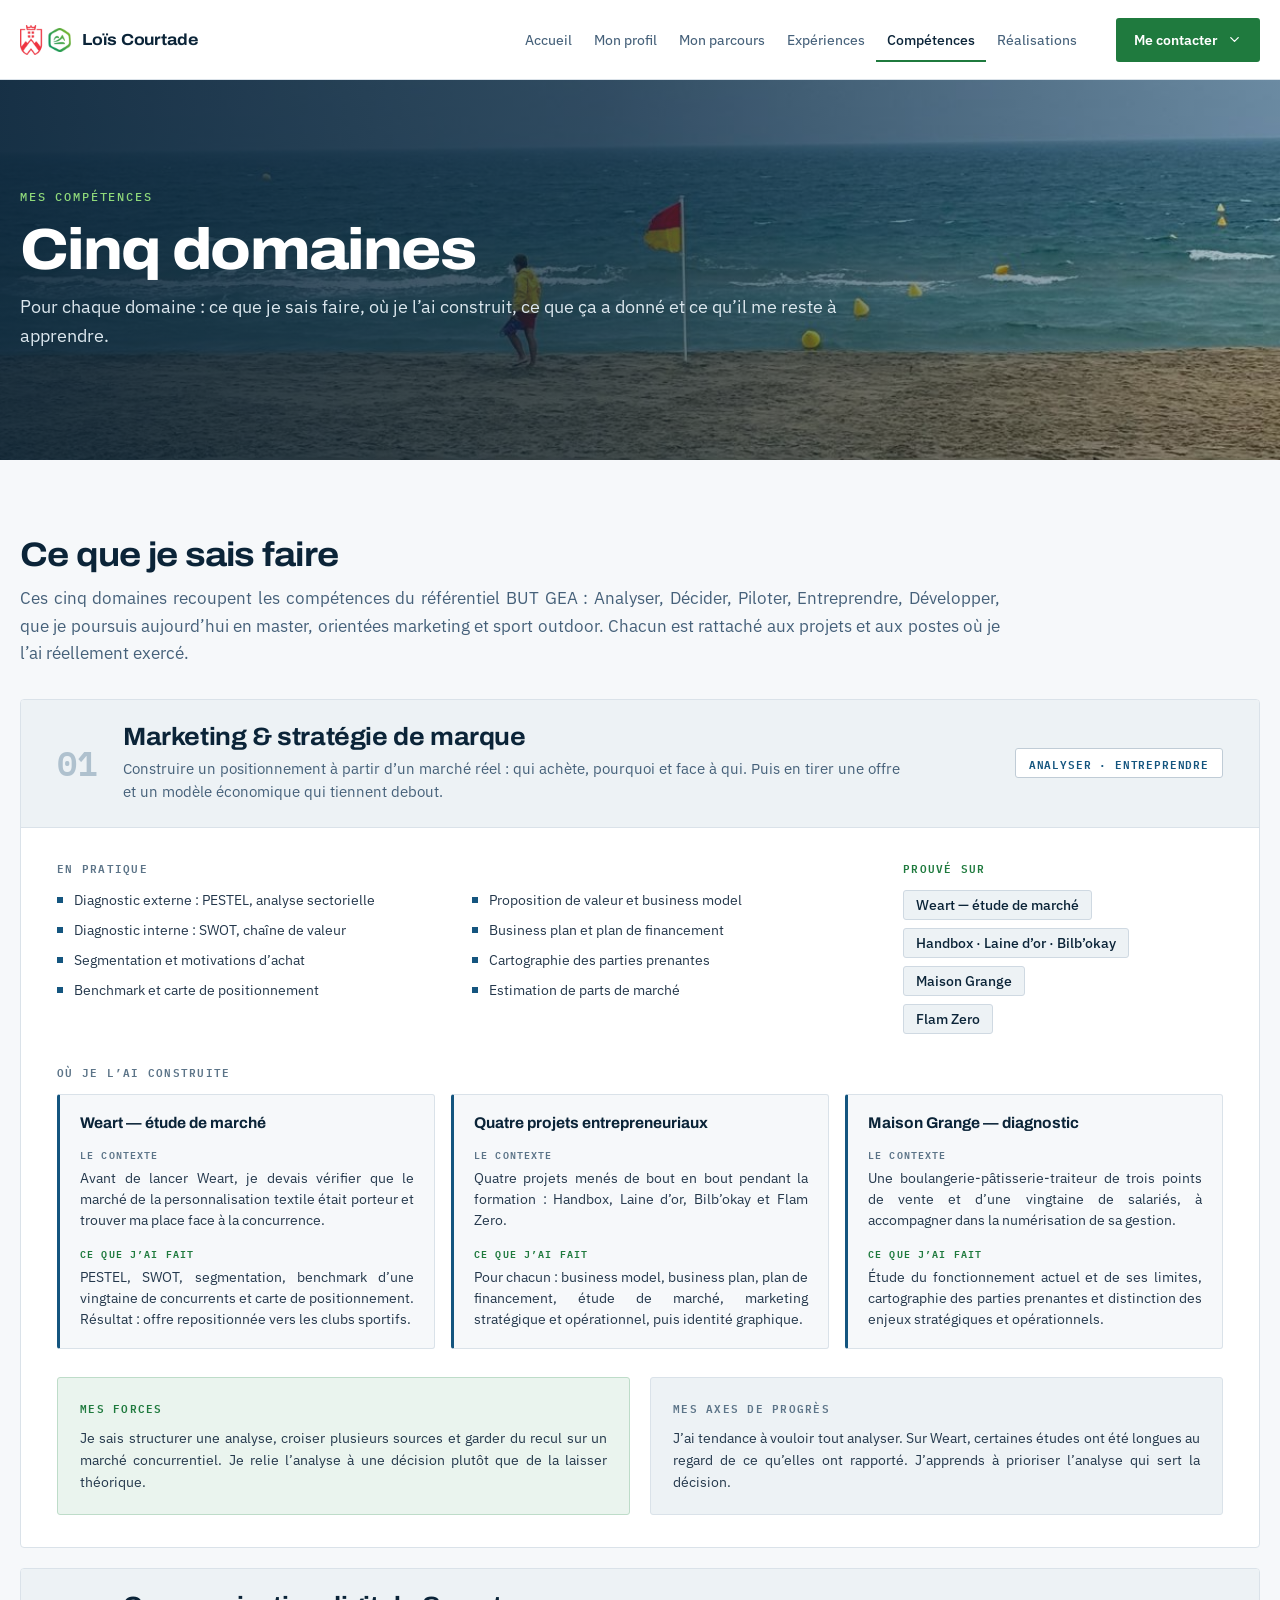
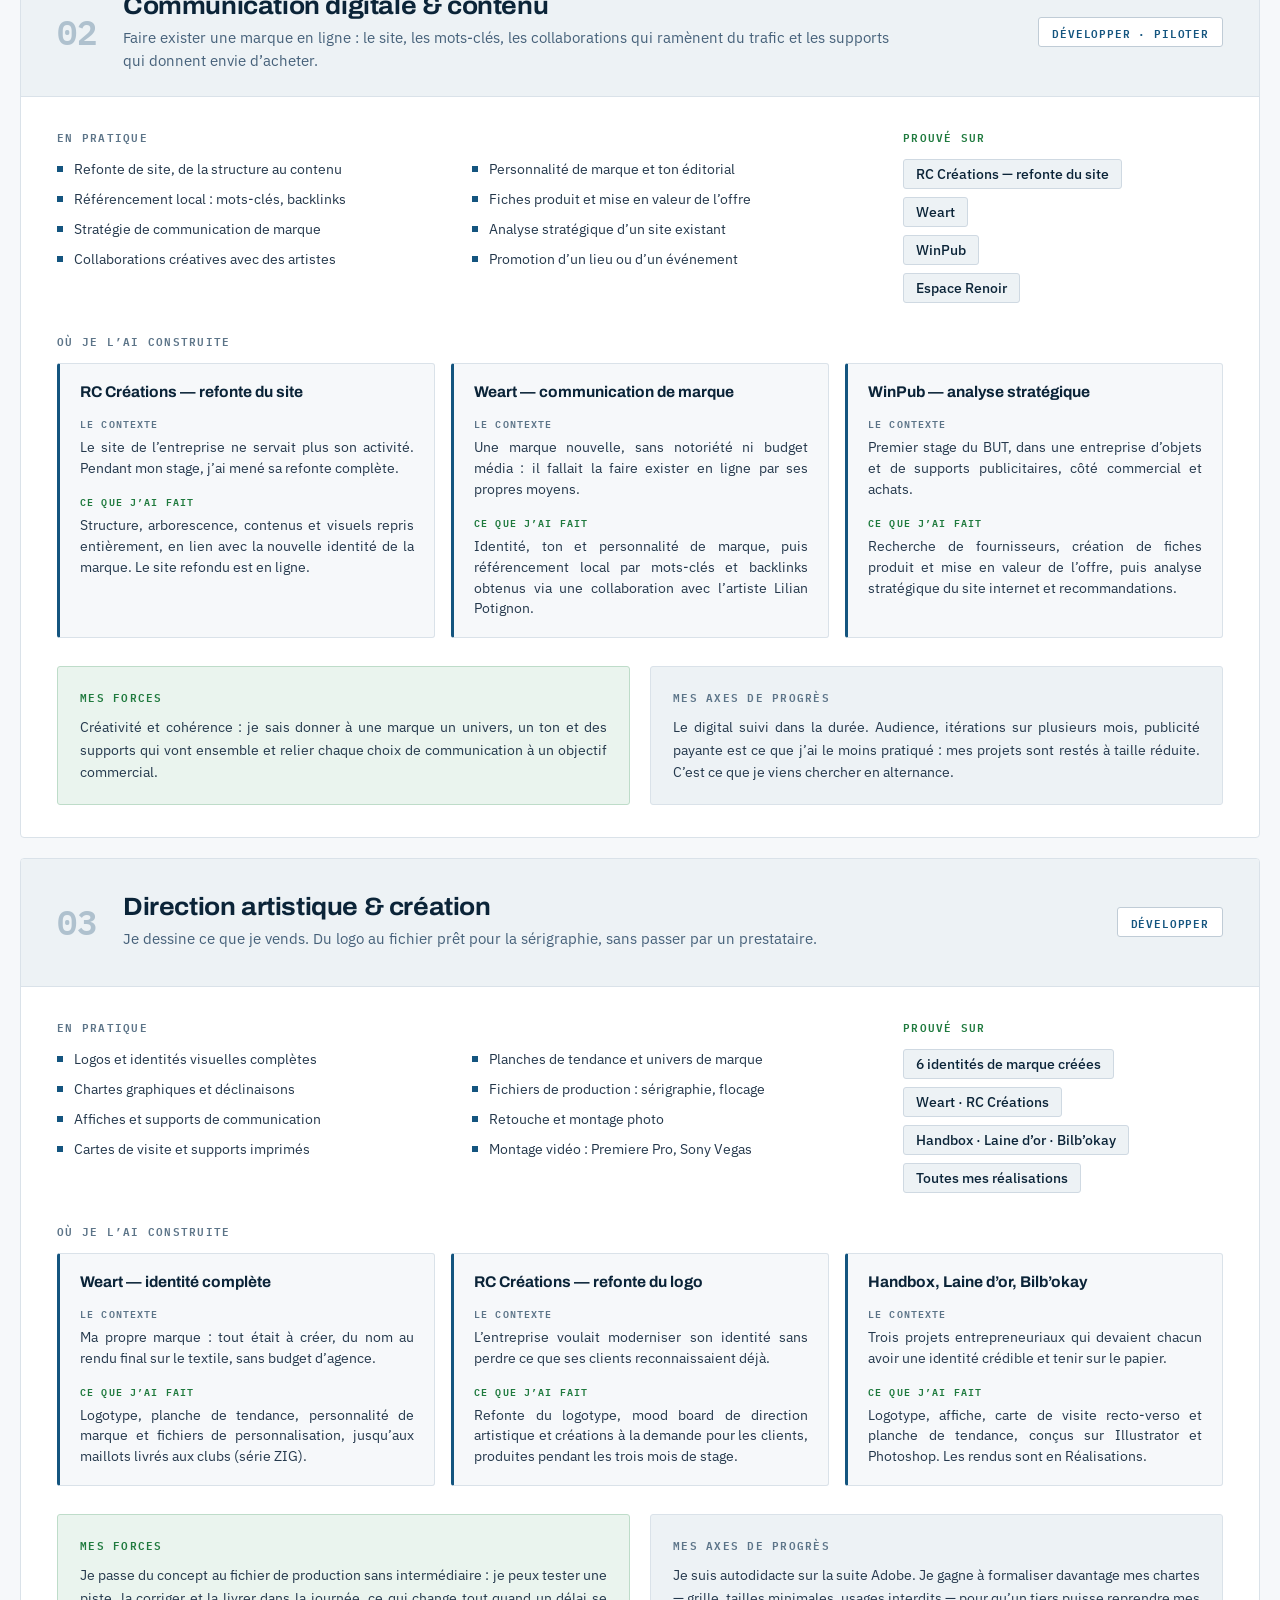
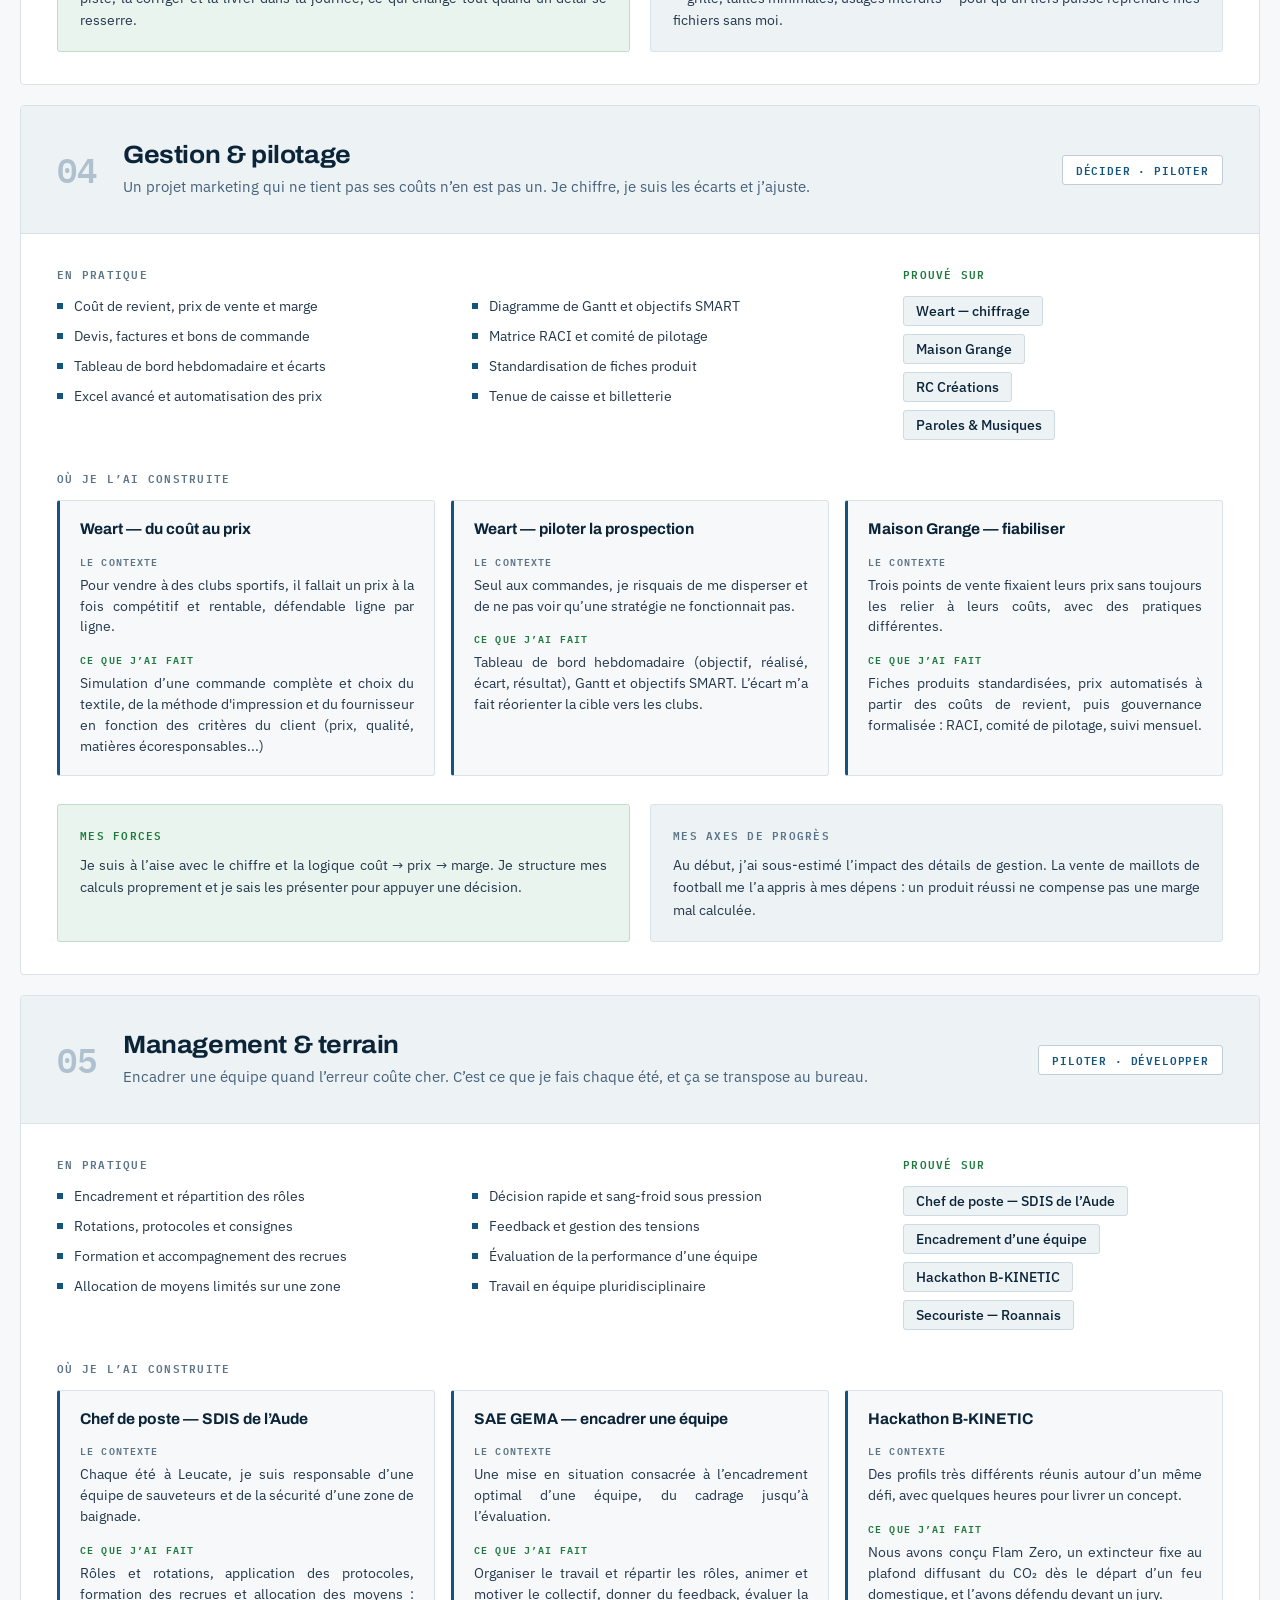
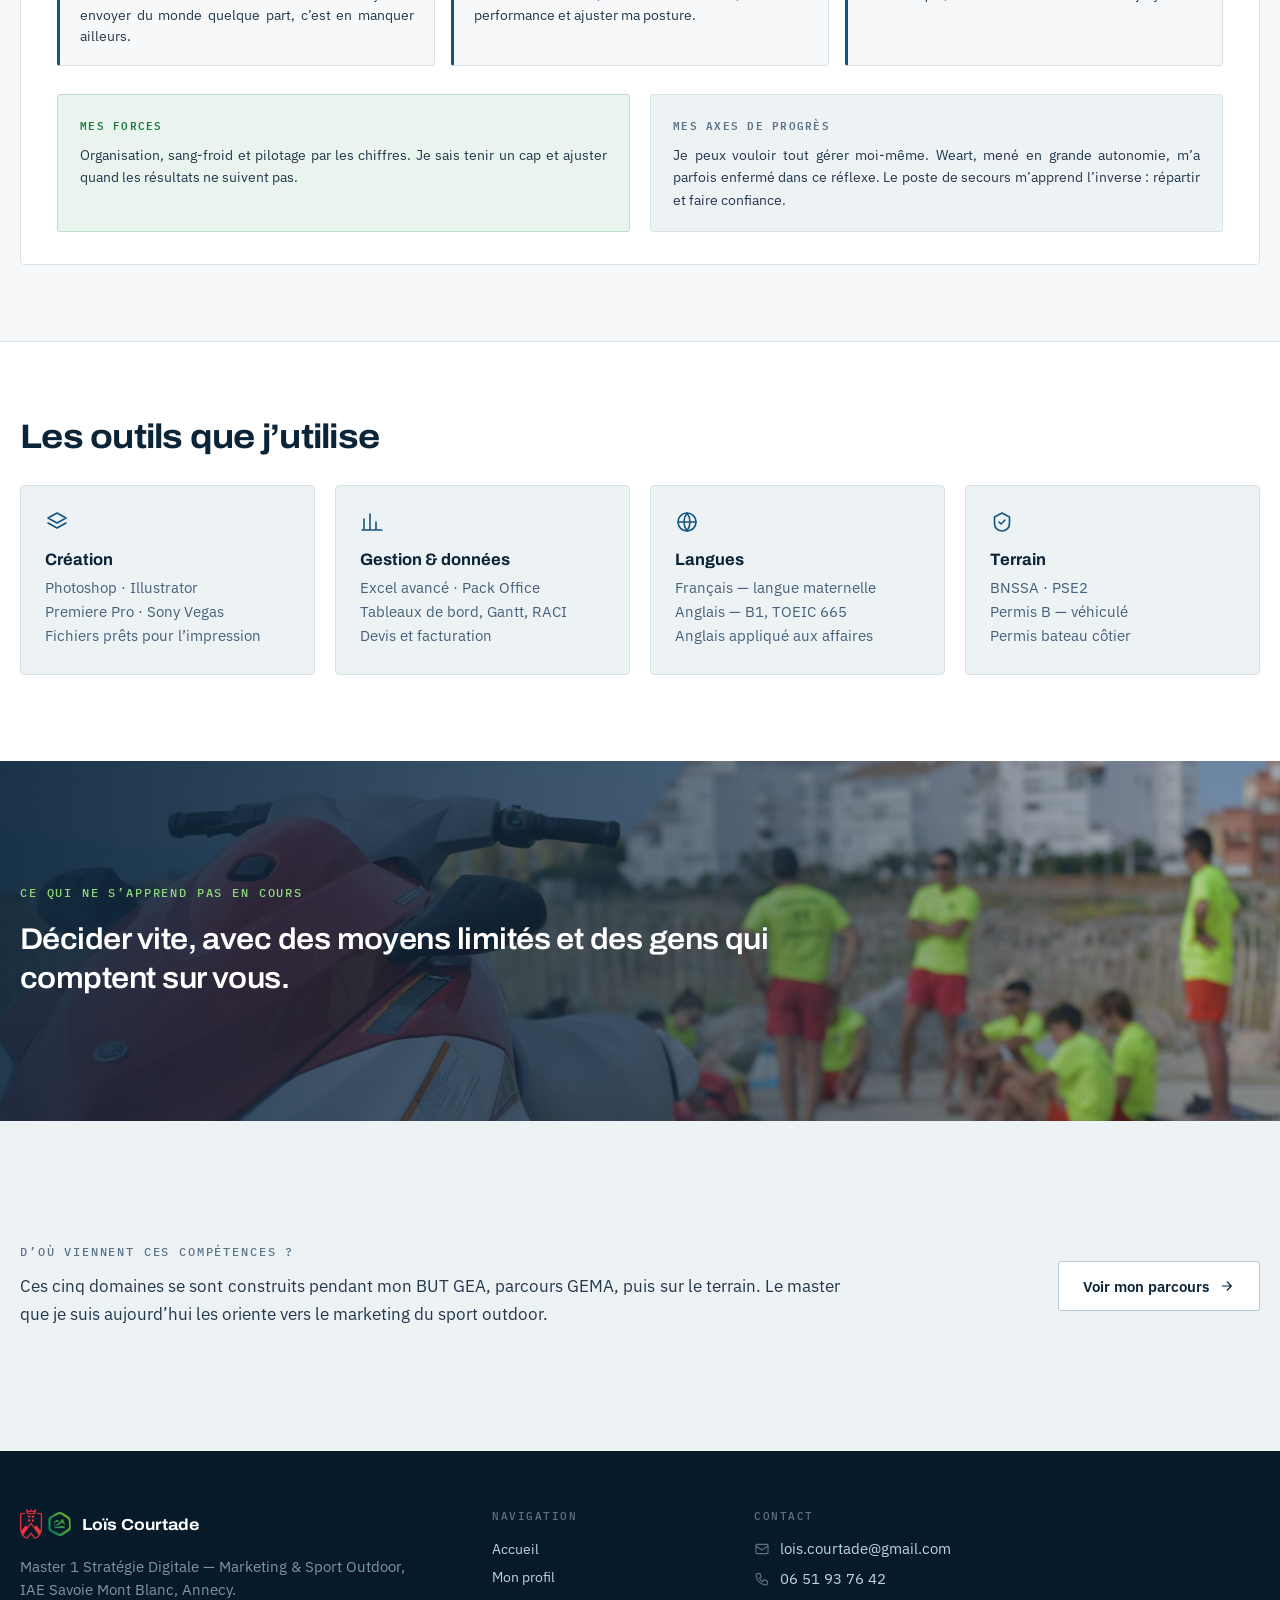
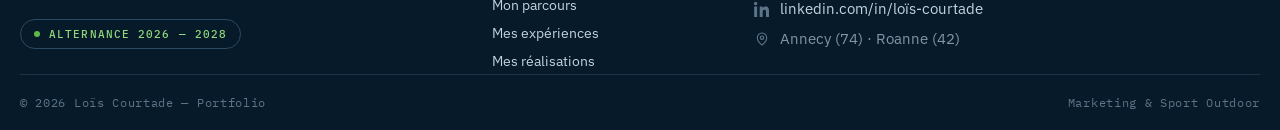
==== competences.html @ fdc846bc "Add files via upload" ====
<!doctype html>
<html lang="fr">
<head>
<meta charset="utf-8">
<meta name="viewport" content="width=device-width, initial-scale=1">
<title>Mes compétences — Loïs Courtade</title>
<meta name="description" content="Cinq domaines de compétences, les projets où je les ai construits et un bilan honnête.">
<meta name="author" content="Loïs Courtade">
<meta property="og:title" content="Mes compétences — Loïs Courtade">
<meta property="og:description" content="Cinq domaines de compétences, les projets où je les ai construits et un bilan honnête.">
<meta property="og:type" content="website">
<meta property="og:locale" content="fr_FR">
<meta property="og:image" content="assets/fond-annecy-large.jpg">
<meta name="theme-color" content="#0B2438">
<link rel="icon" type="image/png" href="assets/favicon-iae.png">
<link rel="apple-touch-icon" href="assets/favicon-iae.png">
<link rel="preconnect" href="https://fonts.googleapis.com">
<link rel="preconnect" href="https://fonts.gstatic.com" crossorigin>
<link rel="stylesheet" href="https://fonts.googleapis.com/css2?family=Archivo:wght@400;500;600;700;800&amp;family=IBM+Plex+Mono:wght@400;500;600&amp;family=IBM+Plex+Sans:wght@400;450;500;600&amp;display=swap">
<link rel="stylesheet" href="style.css">
</head>
<body>
<div style="background: #F6F8FA; color: #0B2438">

  <!-- ══ NAV ══ -->
  <header style="height: 80px; box-sizing: border-box; padding: 0 max(20px, calc((100% - 1296px) / 2)); display: flex; align-items: center; gap: 20px; background: #FFFFFF; border-bottom: 1px solid #DAE2E9">
    <a href="index.html" style="display: flex; align-items: center; gap: 11px; text-decoration: none; color: #0B2438; flex-shrink: 0">
      <img src="assets/mark-iae-osv.png" alt="IAE Savoie Mont Blanc · OSV" style="height: 30px; width: auto; object-fit: contain; display: block">
      <span style="font-family: 'Archivo', sans-serif; font-weight: 700; font-stretch: 110%; font-size: 16px; letter-spacing: -0.005em">Loïs Courtade</span>
    </a>
    
    <button class="navbtn" type="button" aria-label="Ouvrir le menu" aria-expanded="false"
            onclick="document.body.classList.toggle('navopen'); this.setAttribute('aria-expanded', document.body.classList.contains('navopen'));">
      <svg width="22" height="22" viewBox="0 0 24 24" fill="none" stroke="#0B2438" stroke-width="1.9" stroke-linecap="round" aria-hidden="true"><path d="M4 7h16M4 12h16M4 17h16"></path></svg>
    </button>
    <nav style="display: flex; align-items: center; gap: 0; margin-left: auto">
      <a href="index.html" style="display: inline-flex; align-items: center; height: 44px; padding: 0 11px; font-size: 14px; font-weight: 450; color: #46617A; text-decoration: none">Accueil</a>
      <a href="profil.html" style="display: inline-flex; align-items: center; height: 44px; padding: 0 11px; font-size: 14px; font-weight: 450; color: #46617A; text-decoration: none">Mon profil</a>
      <a href="parcours.html" style="display: inline-flex; align-items: center; height: 44px; padding: 0 11px; font-size: 14px; font-weight: 450; color: #46617A; text-decoration: none">Mon parcours</a>
      <a href="experiences.html" style="display: inline-flex; align-items: center; height: 44px; padding: 0 11px; font-size: 14px; font-weight: 450; color: #46617A; text-decoration: none">Expériences</a>
      <a href="competences.html" style="display: inline-flex; align-items: center; height: 44px; padding: 0 11px; font-size: 14px; font-weight: 500; color: #0B2438; text-decoration: none; box-shadow: inset 0 -2px 0 #1F7A3E">Compétences</a>
      <a href="realisations.html" style="display: inline-flex; align-items: center; height: 44px; padding: 0 11px; font-size: 14px; font-weight: 450; color: #46617A; text-decoration: none">Réalisations</a>
    </nav>
    <div class="ctwrap">
      <input type="checkbox" id="contact-menu" class="ctbox" aria-label="Ouvrir les options de contact">
      <label for="contact-menu" class="ctbtn">
        Me contacter
        <svg class="ctchev" width="15" height="15" viewBox="0 0 24 24" fill="none" stroke="#FFFFFF" stroke-width="2.1" stroke-linecap="round" stroke-linejoin="round" aria-hidden="true"><path d="M6 9l6 6 6-6"></path></svg>
      </label>
      <div class="ctmenu">
        <a href="mailto:lois.courtade@gmail.com" target="_blank">
          <svg width="16" height="16" viewBox="0 0 24 24" fill="none" stroke="#14557F" stroke-width="1.7" stroke-linecap="round" stroke-linejoin="round" aria-hidden="true"><rect x="3" y="5" width="18" height="14" rx="2"></rect><path d="M3 7.5l9 6 9-6"></path></svg>
          Par e-mail
        </a>
        <a href="https://www.linkedin.com/in/lo%C3%AFs-courtade" target="_blank">
          <svg width="16" height="16" viewBox="0 0 24 24" fill="#14557F" aria-hidden="true"><path d="M4.98 3.5A2.5 2.5 0 110 3.51a2.5 2.5 0 014.98 0zM.25 8.25h4.5V24h-4.5zM8.5 8.25h4.3v2.15h.06c.6-1.1 2.06-2.26 4.24-2.26 4.54 0 5.38 2.92 5.38 6.71V24h-4.5v-6.96c0-1.66-.03-3.8-2.32-3.8-2.32 0-2.67 1.8-2.67 3.68V24H8.5z"></path></svg>
          Sur LinkedIn
        </a>
      </div>
    </div>
  </header>

  <!-- ══ EN-TÊTE PHOTO ══ -->
  <section style="position: relative; min-height: 380px; overflow: hidden; background: #0B2438">
    <img src="assets/sauveteurs-entrainement-2.jpg" alt="Sauveteurs en entraînement sur la plage" style="position: absolute; inset: 0; width: 100%; height: 100%; object-fit: cover; display: block">
    <div style="position: absolute; inset: 0; background: linear-gradient(95deg, rgba(11,36,56,0.90) 0%, rgba(11,36,56,0.70) 46%, rgba(11,36,56,0.26) 100%)"></div>
    <div style="position: relative; z-index: 2; box-sizing: border-box; min-height: 380px; padding: 56px max(20px, calc((100% - 1296px) / 2)); display: flex; flex-direction: column; justify-content: center">
      <div style="font-family: 'IBM Plex Mono', monospace; font-size: 11.5px; font-weight: 500; letter-spacing: 0.16em; text-transform: uppercase; color: #8FD97A">Mes compétences</div>
      <h1 style="margin: 16px 0 14px; font-family: 'Archivo', sans-serif; font-weight: 800; font-stretch: 112%; font-size: 58px; line-height: 1.02; letter-spacing: -0.028em; color: #FFFFFF">Cinq domaines</h1>
      <p style="margin: 0; max-width: 820px; font-size: 18px; line-height: 1.6; color: #DCE7EE">Pour chaque domaine : ce que je sais faire, où je l’ai construit, ce que ça a donné et ce qu’il me reste à apprendre.</p>
    </div>
  </section>

  <!-- ══ DOMAINES ══ -->
  <section style="box-sizing: border-box; background: #F6F8FA; padding: 76px max(20px, calc((100% - 1296px) / 2))">
    <h2 style="margin: 0 0 12px; font-family: 'Archivo', sans-serif; font-weight: 700; font-stretch: 110%; font-size: 34px; line-height: 1.1; letter-spacing: -0.022em; color: #0B2438">Ce que je sais faire</h2>
    <p style="margin: 0 0 32px; max-width: 980px; font-size: 17px; line-height: 1.6; color: #46617A; text-align: justify">Ces cinq domaines recoupent les compétences du référentiel BUT GEA : Analyser, Décider, Piloter, Entreprendre, Développer, que je poursuis aujourd’hui en master, orientées marketing et sport outdoor. Chacun est rattaché aux projets et aux postes où je l’ai réellement exercé.</p>
    <div style="display: flex; flex-direction: column; gap: 20px">

      <!-- ── 01 ── -->
      <article style="box-sizing: border-box; background: #FFFFFF; border: 1px solid #DAE2E9; border-radius: 4px; overflow: hidden">
        <div class="row" style="min-height: 128px; box-sizing: border-box; padding: 18px 36px; background: #EDF2F5; border-bottom: 1px solid #DAE2E9; display: flex; align-items: center; gap: 26px">
          <div style="font-family: 'IBM Plex Mono', monospace; font-size: 34px; font-weight: 600; color: #AFC1CE; line-height: 1; flex-shrink: 0">01</div>
          <div style="flex-grow: 1">
            <h3 style="margin: 0 0 7px; font-family: 'Archivo', sans-serif; font-weight: 700; font-stretch: 106%; font-size: 25px; letter-spacing: -0.016em; color: #0B2438">Marketing &amp; stratégie de marque</h3>
            <p style="margin: 0; max-width: 780px; font-size: 15px; line-height: 1.55; color: #46617A">Construire un positionnement à partir d’un marché réel : qui achète, pourquoi et face à qui. Puis en tirer une offre et un modèle économique qui tiennent debout.</p>
          </div>
          <div style="flex-shrink: 0; display: inline-flex; align-items: center; height: 30px; padding: 0 13px; background: #FFFFFF; border: 1px solid #C0CCD6; border-radius: 3px; font-family: 'IBM Plex Mono', monospace; font-size: 10.5px; font-weight: 600; letter-spacing: 0.08em; text-transform: uppercase; color: #14557F">Analyser · Entreprendre</div>
        </div>
        <div style="box-sizing: border-box; padding: 30px 36px 32px">

          <div class="row" style="display: flex; gap: 44px; flex-wrap: wrap">
            <div style="flex-grow: 1">
              <div style="font-family: 'IBM Plex Mono', monospace; font-size: 10.5px; font-weight: 600; letter-spacing: 0.12em; text-transform: uppercase; color: #5C7488">En pratique</div>
              <div class="g2" style="margin-top: 13px; display: grid; grid-template-columns: 1fr 1fr; gap: 9px 28px">
                <div style="display: flex; gap: 11px"><span style="width: 6px; height: 6px; background: #14557F; flex-shrink: 0; margin-top: 7px; display: block"></span><span style="font-size: 14px; line-height: 1.5; color: #24384C">Diagnostic externe : PESTEL, analyse sectorielle</span></div>
                <div style="display: flex; gap: 11px"><span style="width: 6px; height: 6px; background: #14557F; flex-shrink: 0; margin-top: 7px; display: block"></span><span style="font-size: 14px; line-height: 1.5; color: #24384C">Proposition de valeur et business model</span></div>
                <div style="display: flex; gap: 11px"><span style="width: 6px; height: 6px; background: #14557F; flex-shrink: 0; margin-top: 7px; display: block"></span><span style="font-size: 14px; line-height: 1.5; color: #24384C">Diagnostic interne : SWOT, chaîne de valeur</span></div>
                <div style="display: flex; gap: 11px"><span style="width: 6px; height: 6px; background: #14557F; flex-shrink: 0; margin-top: 7px; display: block"></span><span style="font-size: 14px; line-height: 1.5; color: #24384C">Business plan et plan de financement</span></div>
                <div style="display: flex; gap: 11px"><span style="width: 6px; height: 6px; background: #14557F; flex-shrink: 0; margin-top: 7px; display: block"></span><span style="font-size: 14px; line-height: 1.5; color: #24384C">Segmentation et motivations d’achat</span></div>
                <div style="display: flex; gap: 11px"><span style="width: 6px; height: 6px; background: #14557F; flex-shrink: 0; margin-top: 7px; display: block"></span><span style="font-size: 14px; line-height: 1.5; color: #24384C">Cartographie des parties prenantes</span></div>
                <div style="display: flex; gap: 11px"><span style="width: 6px; height: 6px; background: #14557F; flex-shrink: 0; margin-top: 7px; display: block"></span><span style="font-size: 14px; line-height: 1.5; color: #24384C">Benchmark et carte de positionnement</span></div>
                <div style="display: flex; gap: 11px"><span style="width: 6px; height: 6px; background: #14557F; flex-shrink: 0; margin-top: 7px; display: block"></span><span style="font-size: 14px; line-height: 1.5; color: #24384C">Estimation de parts de marché</span></div>
              </div>
            </div>
            <div class="col" style="width: 320px; flex-shrink: 0">
              <div style="font-family: 'IBM Plex Mono', monospace; font-size: 10.5px; font-weight: 600; letter-spacing: 0.12em; text-transform: uppercase; color: #1F7A3E">Prouvé sur</div>
              <div style="margin-top: 13px; display: flex; flex-direction: column; gap: 8px; align-items: flex-start">
                <a href="experiences.html" style="display: inline-flex; align-items: center; height: 30px; padding: 0 12px; background: #EDF2F5; border: 1px solid #CFD9E2; border-radius: 3px; font-size: 13.5px; font-weight: 500; color: #0B2438; text-decoration: none">Weart — étude de marché</a>
                <a href="experiences.html" style="display: inline-flex; align-items: center; height: 30px; padding: 0 12px; background: #EDF2F5; border: 1px solid #CFD9E2; border-radius: 3px; font-size: 13.5px; font-weight: 500; color: #0B2438; text-decoration: none">Handbox · Laine d’or · Bilb’okay</a>
                <a href="experiences.html" style="display: inline-flex; align-items: center; height: 30px; padding: 0 12px; background: #EDF2F5; border: 1px solid #CFD9E2; border-radius: 3px; font-size: 13.5px; font-weight: 500; color: #0B2438; text-decoration: none">Maison Grange</a>
                <a href="experiences.html" style="display: inline-flex; align-items: center; height: 30px; padding: 0 12px; background: #EDF2F5; border: 1px solid #CFD9E2; border-radius: 3px; font-size: 13.5px; font-weight: 500; color: #0B2438; text-decoration: none">Flam Zero</a>
              </div>
            </div>
          </div>

          <div style="margin-top: 28px">
            <div style="font-family: 'IBM Plex Mono', monospace; font-size: 10.5px; font-weight: 600; letter-spacing: 0.12em; text-transform: uppercase; color: #5C7488">Où je l’ai construite</div>
            <div class="g3" style="margin-top: 13px; display: grid; grid-template-columns: repeat(3, minmax(0, 1fr)); gap: 16px">
              <div style="box-sizing: border-box; padding: 18px 20px; background: #F6F8FA; border: 1px solid #DAE2E9; border-left: 3px solid #14557F; border-radius: 3px">
                <h4 style="margin: 0 0 12px; font-family: 'Archivo', sans-serif; font-weight: 700; font-size: 15.5px; line-height: 1.3; color: #0B2438">Weart — étude de marché</h4>
                <div style="font-family: 'IBM Plex Mono', monospace; font-size: 9.5px; font-weight: 600; letter-spacing: 0.12em; text-transform: uppercase; color: #5C7488; margin-bottom: 5px">Le contexte</div>
                <p style="margin: 0 0 13px; font-size: 13.5px; line-height: 1.55; color: #24384C; text-align: justify">Avant de lancer Weart, je devais vérifier que le marché de la personnalisation textile était porteur et trouver ma place face à la concurrence.</p>
                <div style="font-family: 'IBM Plex Mono', monospace; font-size: 9.5px; font-weight: 600; letter-spacing: 0.12em; text-transform: uppercase; color: #1F7A3E; margin-bottom: 5px">Ce que j’ai fait</div>
                <p style="margin: 0; font-size: 13.5px; line-height: 1.55; color: #24384C; text-align: justify">PESTEL, SWOT, segmentation, benchmark d’une vingtaine de concurrents et carte de positionnement. Résultat : offre repositionnée vers les clubs sportifs.</p>
              </div>
              <div style="box-sizing: border-box; padding: 18px 20px; background: #F6F8FA; border: 1px solid #DAE2E9; border-left: 3px solid #14557F; border-radius: 3px">
                <h4 style="margin: 0 0 12px; font-family: 'Archivo', sans-serif; font-weight: 700; font-size: 15.5px; line-height: 1.3; color: #0B2438">Quatre projets entrepreneuriaux</h4>
                <div style="font-family: 'IBM Plex Mono', monospace; font-size: 9.5px; font-weight: 600; letter-spacing: 0.12em; text-transform: uppercase; color: #5C7488; margin-bottom: 5px">Le contexte</div>
                <p style="margin: 0 0 13px; font-size: 13.5px; line-height: 1.55; color: #24384C; text-align: justify">Quatre projets menés de bout en bout pendant la formation : Handbox, Laine d’or, Bilb’okay et Flam Zero.</p>
                <div style="font-family: 'IBM Plex Mono', monospace; font-size: 9.5px; font-weight: 600; letter-spacing: 0.12em; text-transform: uppercase; color: #1F7A3E; margin-bottom: 5px">Ce que j’ai fait</div>
                <p style="margin: 0; font-size: 13.5px; line-height: 1.55; color: #24384C; text-align: justify">Pour chacun : business model, business plan, plan de financement, étude de marché, marketing stratégique et opérationnel, puis identité graphique.</p>
              </div>
              <div style="box-sizing: border-box; padding: 18px 20px; background: #F6F8FA; border: 1px solid #DAE2E9; border-left: 3px solid #14557F; border-radius: 3px">
                <h4 style="margin: 0 0 12px; font-family: 'Archivo', sans-serif; font-weight: 700; font-size: 15.5px; line-height: 1.3; color: #0B2438">Maison Grange — diagnostic</h4>
                <div style="font-family: 'IBM Plex Mono', monospace; font-size: 9.5px; font-weight: 600; letter-spacing: 0.12em; text-transform: uppercase; color: #5C7488; margin-bottom: 5px">Le contexte</div>
                <p style="margin: 0 0 13px; font-size: 13.5px; line-height: 1.55; color: #24384C; text-align: justify">Une boulangerie-pâtisserie-traiteur de trois points de vente et d’une vingtaine de salariés, à accompagner dans la numérisation de sa gestion.</p>
                <div style="font-family: 'IBM Plex Mono', monospace; font-size: 9.5px; font-weight: 600; letter-spacing: 0.12em; text-transform: uppercase; color: #1F7A3E; margin-bottom: 5px">Ce que j’ai fait</div>
                <p style="margin: 0; font-size: 13.5px; line-height: 1.55; color: #24384C; text-align: justify">Étude du fonctionnement actuel et de ses limites, cartographie des parties prenantes et distinction des enjeux stratégiques et opérationnels.</p>
              </div>
            </div>
          </div>

          <div class="g2" style="margin-top: 28px; display: grid; grid-template-columns: 1fr 1fr; gap: 20px">
            <div style="box-sizing: border-box; padding: 20px 22px; background: #EAF4EE; border: 1px solid #BEDCC9; border-radius: 3px">
              <div style="font-family: 'IBM Plex Mono', monospace; font-size: 10.5px; font-weight: 600; letter-spacing: 0.12em; text-transform: uppercase; color: #1F7A3E; margin-bottom: 10px">Mes forces</div>
              <p style="margin: 0; font-size: 14px; line-height: 1.6; color: #24384C; text-align: justify">Je sais structurer une analyse, croiser plusieurs sources et garder du recul sur un marché concurrentiel. Je relie l’analyse à une décision plutôt que de la laisser théorique.</p>
            </div>
            <div style="box-sizing: border-box; padding: 20px 22px; background: #EDF2F5; border: 1px solid #DAE2E9; border-radius: 3px">
              <div style="font-family: 'IBM Plex Mono', monospace; font-size: 10.5px; font-weight: 600; letter-spacing: 0.12em; text-transform: uppercase; color: #5C7488; margin-bottom: 10px">Mes axes de progrès</div>
              <p style="margin: 0; font-size: 14px; line-height: 1.6; color: #24384C; text-align: justify">J’ai tendance à vouloir tout analyser. Sur Weart, certaines études ont été longues au regard de ce qu’elles ont rapporté. J’apprends à prioriser l’analyse qui sert la décision.</p>
            </div>
          </div>

        </div>
      </article>

      <!-- ── 02 ── -->
      <article style="box-sizing: border-box; background: #FFFFFF; border: 1px solid #DAE2E9; border-radius: 4px; overflow: hidden">
        <div class="row" style="min-height: 128px; box-sizing: border-box; padding: 18px 36px; background: #EDF2F5; border-bottom: 1px solid #DAE2E9; display: flex; align-items: center; gap: 26px">
          <div style="font-family: 'IBM Plex Mono', monospace; font-size: 34px; font-weight: 600; color: #AFC1CE; line-height: 1; flex-shrink: 0">02</div>
          <div style="flex-grow: 1">
            <h3 style="margin: 0 0 7px; font-family: 'Archivo', sans-serif; font-weight: 700; font-stretch: 106%; font-size: 25px; letter-spacing: -0.016em; color: #0B2438">Communication digitale &amp; contenu</h3>
            <p style="margin: 0; max-width: 780px; font-size: 15px; line-height: 1.55; color: #46617A">Faire exister une marque en ligne : le site, les mots-clés, les collaborations qui ramènent du trafic et les supports qui donnent envie d’acheter.</p>
          </div>
          <div style="flex-shrink: 0; display: inline-flex; align-items: center; height: 30px; padding: 0 13px; background: #FFFFFF; border: 1px solid #C0CCD6; border-radius: 3px; font-family: 'IBM Plex Mono', monospace; font-size: 10.5px; font-weight: 600; letter-spacing: 0.08em; text-transform: uppercase; color: #14557F">Développer · Piloter</div>
        </div>
        <div style="box-sizing: border-box; padding: 30px 36px 32px">

          <div class="row" style="display: flex; gap: 44px; flex-wrap: wrap">
            <div style="flex-grow: 1">
              <div style="font-family: 'IBM Plex Mono', monospace; font-size: 10.5px; font-weight: 600; letter-spacing: 0.12em; text-transform: uppercase; color: #5C7488">En pratique</div>
              <div class="g2" style="margin-top: 13px; display: grid; grid-template-columns: 1fr 1fr; gap: 9px 28px">
                <div style="display: flex; gap: 11px"><span style="width: 6px; height: 6px; background: #14557F; flex-shrink: 0; margin-top: 7px; display: block"></span><span style="font-size: 14px; line-height: 1.5; color: #24384C">Refonte de site, de la structure au contenu</span></div>
                <div style="display: flex; gap: 11px"><span style="width: 6px; height: 6px; background: #14557F; flex-shrink: 0; margin-top: 7px; display: block"></span><span style="font-size: 14px; line-height: 1.5; color: #24384C">Personnalité de marque et ton éditorial</span></div>
                <div style="display: flex; gap: 11px"><span style="width: 6px; height: 6px; background: #14557F; flex-shrink: 0; margin-top: 7px; display: block"></span><span style="font-size: 14px; line-height: 1.5; color: #24384C">Référencement local : mots-clés, backlinks</span></div>
                <div style="display: flex; gap: 11px"><span style="width: 6px; height: 6px; background: #14557F; flex-shrink: 0; margin-top: 7px; display: block"></span><span style="font-size: 14px; line-height: 1.5; color: #24384C">Fiches produit et mise en valeur de l’offre</span></div>
                <div style="display: flex; gap: 11px"><span style="width: 6px; height: 6px; background: #14557F; flex-shrink: 0; margin-top: 7px; display: block"></span><span style="font-size: 14px; line-height: 1.5; color: #24384C">Stratégie de communication de marque</span></div>
                <div style="display: flex; gap: 11px"><span style="width: 6px; height: 6px; background: #14557F; flex-shrink: 0; margin-top: 7px; display: block"></span><span style="font-size: 14px; line-height: 1.5; color: #24384C">Analyse stratégique d’un site existant</span></div>
                <div style="display: flex; gap: 11px"><span style="width: 6px; height: 6px; background: #14557F; flex-shrink: 0; margin-top: 7px; display: block"></span><span style="font-size: 14px; line-height: 1.5; color: #24384C">Collaborations créatives avec des artistes</span></div>
                <div style="display: flex; gap: 11px"><span style="width: 6px; height: 6px; background: #14557F; flex-shrink: 0; margin-top: 7px; display: block"></span><span style="font-size: 14px; line-height: 1.5; color: #24384C">Promotion d’un lieu ou d’un événement</span></div>
              </div>
            </div>
            <div class="col" style="width: 320px; flex-shrink: 0">
              <div style="font-family: 'IBM Plex Mono', monospace; font-size: 10.5px; font-weight: 600; letter-spacing: 0.12em; text-transform: uppercase; color: #1F7A3E">Prouvé sur</div>
              <div style="margin-top: 13px; display: flex; flex-direction: column; gap: 8px; align-items: flex-start">
                <a href="experiences.html" style="display: inline-flex; align-items: center; height: 30px; padding: 0 12px; background: #EDF2F5; border: 1px solid #CFD9E2; border-radius: 3px; font-size: 13.5px; font-weight: 500; color: #0B2438; text-decoration: none">RC Créations — refonte du site</a>
                <a href="experiences.html" style="display: inline-flex; align-items: center; height: 30px; padding: 0 12px; background: #EDF2F5; border: 1px solid #CFD9E2; border-radius: 3px; font-size: 13.5px; font-weight: 500; color: #0B2438; text-decoration: none">Weart</a>
                <a href="experiences.html" style="display: inline-flex; align-items: center; height: 30px; padding: 0 12px; background: #EDF2F5; border: 1px solid #CFD9E2; border-radius: 3px; font-size: 13.5px; font-weight: 500; color: #0B2438; text-decoration: none">WinPub</a>
                <a href="experiences.html" style="display: inline-flex; align-items: center; height: 30px; padding: 0 12px; background: #EDF2F5; border: 1px solid #CFD9E2; border-radius: 3px; font-size: 13.5px; font-weight: 500; color: #0B2438; text-decoration: none">Espace Renoir</a>
              </div>
            </div>
          </div>

          <div style="margin-top: 28px">
            <div style="font-family: 'IBM Plex Mono', monospace; font-size: 10.5px; font-weight: 600; letter-spacing: 0.12em; text-transform: uppercase; color: #5C7488">Où je l’ai construite</div>
            <div class="g3" style="margin-top: 13px; display: grid; grid-template-columns: repeat(3, minmax(0, 1fr)); gap: 16px">
              <div style="box-sizing: border-box; padding: 18px 20px; background: #F6F8FA; border: 1px solid #DAE2E9; border-left: 3px solid #14557F; border-radius: 3px">
                <h4 style="margin: 0 0 12px; font-family: 'Archivo', sans-serif; font-weight: 700; font-size: 15.5px; line-height: 1.3; color: #0B2438">RC Créations — refonte du site</h4>
                <div style="font-family: 'IBM Plex Mono', monospace; font-size: 9.5px; font-weight: 600; letter-spacing: 0.12em; text-transform: uppercase; color: #5C7488; margin-bottom: 5px">Le contexte</div>
                <p style="margin: 0 0 13px; font-size: 13.5px; line-height: 1.55; color: #24384C; text-align: justify">Le site de l’entreprise ne servait plus son activité. Pendant mon stage, j’ai mené sa refonte complète.</p>
                <div style="font-family: 'IBM Plex Mono', monospace; font-size: 9.5px; font-weight: 600; letter-spacing: 0.12em; text-transform: uppercase; color: #1F7A3E; margin-bottom: 5px">Ce que j’ai fait</div>
                <p style="margin: 0; font-size: 13.5px; line-height: 1.55; color: #24384C; text-align: justify">Structure, arborescence, contenus et visuels repris entièrement, en lien avec la nouvelle identité de la marque. Le site refondu est en ligne.</p>
              </div>
              <div style="box-sizing: border-box; padding: 18px 20px; background: #F6F8FA; border: 1px solid #DAE2E9; border-left: 3px solid #14557F; border-radius: 3px">
                <h4 style="margin: 0 0 12px; font-family: 'Archivo', sans-serif; font-weight: 700; font-size: 15.5px; line-height: 1.3; color: #0B2438">Weart — communication de marque</h4>
                <div style="font-family: 'IBM Plex Mono', monospace; font-size: 9.5px; font-weight: 600; letter-spacing: 0.12em; text-transform: uppercase; color: #5C7488; margin-bottom: 5px">Le contexte</div>
                <p style="margin: 0 0 13px; font-size: 13.5px; line-height: 1.55; color: #24384C; text-align: justify">Une marque nouvelle, sans notoriété ni budget média : il fallait la faire exister en ligne par ses propres moyens.</p>
                <div style="font-family: 'IBM Plex Mono', monospace; font-size: 9.5px; font-weight: 600; letter-spacing: 0.12em; text-transform: uppercase; color: #1F7A3E; margin-bottom: 5px">Ce que j’ai fait</div>
                <p style="margin: 0; font-size: 13.5px; line-height: 1.55; color: #24384C; text-align: justify">Identité, ton et personnalité de marque, puis référencement local par mots-clés et backlinks obtenus via une collaboration avec l’artiste Lilian Potignon.</p>
              </div>
              <div style="box-sizing: border-box; padding: 18px 20px; background: #F6F8FA; border: 1px solid #DAE2E9; border-left: 3px solid #14557F; border-radius: 3px">
                <h4 style="margin: 0 0 12px; font-family: 'Archivo', sans-serif; font-weight: 700; font-size: 15.5px; line-height: 1.3; color: #0B2438">WinPub — analyse stratégique</h4>
                <div style="font-family: 'IBM Plex Mono', monospace; font-size: 9.5px; font-weight: 600; letter-spacing: 0.12em; text-transform: uppercase; color: #5C7488; margin-bottom: 5px">Le contexte</div>
                <p style="margin: 0 0 13px; font-size: 13.5px; line-height: 1.55; color: #24384C; text-align: justify">Premier stage du BUT, dans une entreprise d’objets et de supports publicitaires, côté commercial et achats.</p>
                <div style="font-family: 'IBM Plex Mono', monospace; font-size: 9.5px; font-weight: 600; letter-spacing: 0.12em; text-transform: uppercase; color: #1F7A3E; margin-bottom: 5px">Ce que j’ai fait</div>
                <p style="margin: 0; font-size: 13.5px; line-height: 1.55; color: #24384C; text-align: justify">Recherche de fournisseurs, création de fiches produit et mise en valeur de l’offre, puis analyse stratégique du site internet et recommandations.</p>
              </div>
            </div>
          </div>

          <div class="g2" style="margin-top: 28px; display: grid; grid-template-columns: 1fr 1fr; gap: 20px">
            <div style="box-sizing: border-box; padding: 20px 22px; background: #EAF4EE; border: 1px solid #BEDCC9; border-radius: 3px">
              <div style="font-family: 'IBM Plex Mono', monospace; font-size: 10.5px; font-weight: 600; letter-spacing: 0.12em; text-transform: uppercase; color: #1F7A3E; margin-bottom: 10px">Mes forces</div>
              <p style="margin: 0; font-size: 14px; line-height: 1.6; color: #24384C; text-align: justify">Créativité et cohérence : je sais donner à une marque un univers, un ton et des supports qui vont ensemble et relier chaque choix de communication à un objectif commercial.</p>
            </div>
            <div style="box-sizing: border-box; padding: 20px 22px; background: #EDF2F5; border: 1px solid #DAE2E9; border-radius: 3px">
              <div style="font-family: 'IBM Plex Mono', monospace; font-size: 10.5px; font-weight: 600; letter-spacing: 0.12em; text-transform: uppercase; color: #5C7488; margin-bottom: 10px">Mes axes de progrès</div>
              <p style="margin: 0; font-size: 14px; line-height: 1.6; color: #24384C; text-align: justify">Le digital suivi dans la durée. Audience, itérations sur plusieurs mois, publicité payante est ce que j’ai le moins pratiqué : mes projets sont restés à taille réduite. C’est ce que je viens chercher en alternance.</p>
            </div>
          </div>

        </div>
      </article>

      <!-- ── 03 ── -->
      <article style="box-sizing: border-box; background: #FFFFFF; border: 1px solid #DAE2E9; border-radius: 4px; overflow: hidden">
        <div class="row" style="min-height: 128px; box-sizing: border-box; padding: 18px 36px; background: #EDF2F5; border-bottom: 1px solid #DAE2E9; display: flex; align-items: center; gap: 26px">
          <div style="font-family: 'IBM Plex Mono', monospace; font-size: 34px; font-weight: 600; color: #AFC1CE; line-height: 1; flex-shrink: 0">03</div>
          <div style="flex-grow: 1">
            <h3 style="margin: 0 0 7px; font-family: 'Archivo', sans-serif; font-weight: 700; font-stretch: 106%; font-size: 25px; letter-spacing: -0.016em; color: #0B2438">Direction artistique &amp; création</h3>
            <p style="margin: 0; max-width: 780px; font-size: 15px; line-height: 1.55; color: #46617A">Je dessine ce que je vends. Du logo au fichier prêt pour la sérigraphie, sans passer par un prestataire.</p>
          </div>
          <div style="flex-shrink: 0; display: inline-flex; align-items: center; height: 30px; padding: 0 13px; background: #FFFFFF; border: 1px solid #C0CCD6; border-radius: 3px; font-family: 'IBM Plex Mono', monospace; font-size: 10.5px; font-weight: 600; letter-spacing: 0.08em; text-transform: uppercase; color: #14557F">Développer</div>
        </div>
        <div style="box-sizing: border-box; padding: 30px 36px 32px">

          <div class="row" style="display: flex; gap: 44px; flex-wrap: wrap">
            <div style="flex-grow: 1">
              <div style="font-family: 'IBM Plex Mono', monospace; font-size: 10.5px; font-weight: 600; letter-spacing: 0.12em; text-transform: uppercase; color: #5C7488">En pratique</div>
              <div class="g2" style="margin-top: 13px; display: grid; grid-template-columns: 1fr 1fr; gap: 9px 28px">
                <div style="display: flex; gap: 11px"><span style="width: 6px; height: 6px; background: #14557F; flex-shrink: 0; margin-top: 7px; display: block"></span><span style="font-size: 14px; line-height: 1.5; color: #24384C">Logos et identités visuelles complètes</span></div>
                <div style="display: flex; gap: 11px"><span style="width: 6px; height: 6px; background: #14557F; flex-shrink: 0; margin-top: 7px; display: block"></span><span style="font-size: 14px; line-height: 1.5; color: #24384C">Planches de tendance et univers de marque</span></div>
                <div style="display: flex; gap: 11px"><span style="width: 6px; height: 6px; background: #14557F; flex-shrink: 0; margin-top: 7px; display: block"></span><span style="font-size: 14px; line-height: 1.5; color: #24384C">Chartes graphiques et déclinaisons</span></div>
                <div style="display: flex; gap: 11px"><span style="width: 6px; height: 6px; background: #14557F; flex-shrink: 0; margin-top: 7px; display: block"></span><span style="font-size: 14px; line-height: 1.5; color: #24384C">Fichiers de production : sérigraphie, flocage</span></div>
                <div style="display: flex; gap: 11px"><span style="width: 6px; height: 6px; background: #14557F; flex-shrink: 0; margin-top: 7px; display: block"></span><span style="font-size: 14px; line-height: 1.5; color: #24384C">Affiches et supports de communication</span></div>
                <div style="display: flex; gap: 11px"><span style="width: 6px; height: 6px; background: #14557F; flex-shrink: 0; margin-top: 7px; display: block"></span><span style="font-size: 14px; line-height: 1.5; color: #24384C">Retouche et montage photo</span></div>
                <div style="display: flex; gap: 11px"><span style="width: 6px; height: 6px; background: #14557F; flex-shrink: 0; margin-top: 7px; display: block"></span><span style="font-size: 14px; line-height: 1.5; color: #24384C">Cartes de visite et supports imprimés</span></div>
                <div style="display: flex; gap: 11px"><span style="width: 6px; height: 6px; background: #14557F; flex-shrink: 0; margin-top: 7px; display: block"></span><span style="font-size: 14px; line-height: 1.5; color: #24384C">Montage vidéo : Premiere Pro, Sony Vegas</span></div>
              </div>
            </div>
            <div class="col" style="width: 320px; flex-shrink: 0">
              <div style="font-family: 'IBM Plex Mono', monospace; font-size: 10.5px; font-weight: 600; letter-spacing: 0.12em; text-transform: uppercase; color: #1F7A3E">Prouvé sur</div>
              <div style="margin-top: 13px; display: flex; flex-direction: column; gap: 8px; align-items: flex-start">
                <a href="realisations.html" style="display: inline-flex; align-items: center; height: 30px; padding: 0 12px; background: #EDF2F5; border: 1px solid #CFD9E2; border-radius: 3px; font-size: 13.5px; font-weight: 500; color: #0B2438; text-decoration: none">6 identités de marque créées</a>
                <a href="realisations.html" style="display: inline-flex; align-items: center; height: 30px; padding: 0 12px; background: #EDF2F5; border: 1px solid #CFD9E2; border-radius: 3px; font-size: 13.5px; font-weight: 500; color: #0B2438; text-decoration: none">Weart · RC Créations</a>
                <a href="realisations.html" style="display: inline-flex; align-items: center; height: 30px; padding: 0 12px; background: #EDF2F5; border: 1px solid #CFD9E2; border-radius: 3px; font-size: 13.5px; font-weight: 500; color: #0B2438; text-decoration: none">Handbox · Laine d’or · Bilb’okay</a>
                <a href="realisations.html" style="display: inline-flex; align-items: center; height: 30px; padding: 0 12px; background: #EDF2F5; border: 1px solid #CFD9E2; border-radius: 3px; font-size: 13.5px; font-weight: 500; color: #0B2438; text-decoration: none">Toutes mes réalisations</a>
              </div>
            </div>
          </div>

          <div style="margin-top: 28px">
            <div style="font-family: 'IBM Plex Mono', monospace; font-size: 10.5px; font-weight: 600; letter-spacing: 0.12em; text-transform: uppercase; color: #5C7488">Où je l’ai construite</div>
            <div class="g3" style="margin-top: 13px; display: grid; grid-template-columns: repeat(3, minmax(0, 1fr)); gap: 16px">
              <div style="box-sizing: border-box; padding: 18px 20px; background: #F6F8FA; border: 1px solid #DAE2E9; border-left: 3px solid #14557F; border-radius: 3px">
                <h4 style="margin: 0 0 12px; font-family: 'Archivo', sans-serif; font-weight: 700; font-size: 15.5px; line-height: 1.3; color: #0B2438">Weart — identité complète</h4>
                <div style="font-family: 'IBM Plex Mono', monospace; font-size: 9.5px; font-weight: 600; letter-spacing: 0.12em; text-transform: uppercase; color: #5C7488; margin-bottom: 5px">Le contexte</div>
                <p style="margin: 0 0 13px; font-size: 13.5px; line-height: 1.55; color: #24384C; text-align: justify">Ma propre marque : tout était à créer, du nom au rendu final sur le textile, sans budget d’agence.</p>
                <div style="font-family: 'IBM Plex Mono', monospace; font-size: 9.5px; font-weight: 600; letter-spacing: 0.12em; text-transform: uppercase; color: #1F7A3E; margin-bottom: 5px">Ce que j’ai fait</div>
                <p style="margin: 0; font-size: 13.5px; line-height: 1.55; color: #24384C; text-align: justify">Logotype, planche de tendance, personnalité de marque et fichiers de personnalisation, jusqu’aux maillots livrés aux clubs (série ZIG).</p>
              </div>
              <div style="box-sizing: border-box; padding: 18px 20px; background: #F6F8FA; border: 1px solid #DAE2E9; border-left: 3px solid #14557F; border-radius: 3px">
                <h4 style="margin: 0 0 12px; font-family: 'Archivo', sans-serif; font-weight: 700; font-size: 15.5px; line-height: 1.3; color: #0B2438">RC Créations — refonte du logo</h4>
                <div style="font-family: 'IBM Plex Mono', monospace; font-size: 9.5px; font-weight: 600; letter-spacing: 0.12em; text-transform: uppercase; color: #5C7488; margin-bottom: 5px">Le contexte</div>
                <p style="margin: 0 0 13px; font-size: 13.5px; line-height: 1.55; color: #24384C; text-align: justify">L’entreprise voulait moderniser son identité sans perdre ce que ses clients reconnaissaient déjà.</p>
                <div style="font-family: 'IBM Plex Mono', monospace; font-size: 9.5px; font-weight: 600; letter-spacing: 0.12em; text-transform: uppercase; color: #1F7A3E; margin-bottom: 5px">Ce que j’ai fait</div>
                <p style="margin: 0; font-size: 13.5px; line-height: 1.55; color: #24384C; text-align: justify">Refonte du logotype, mood board de direction artistique et créations à la demande pour les clients, produites pendant les trois mois de stage.</p>
              </div>
              <div style="box-sizing: border-box; padding: 18px 20px; background: #F6F8FA; border: 1px solid #DAE2E9; border-left: 3px solid #14557F; border-radius: 3px">
                <h4 style="margin: 0 0 12px; font-family: 'Archivo', sans-serif; font-weight: 700; font-size: 15.5px; line-height: 1.3; color: #0B2438">Handbox, Laine d’or, Bilb’okay</h4>
                <div style="font-family: 'IBM Plex Mono', monospace; font-size: 9.5px; font-weight: 600; letter-spacing: 0.12em; text-transform: uppercase; color: #5C7488; margin-bottom: 5px">Le contexte</div>
                <p style="margin: 0 0 13px; font-size: 13.5px; line-height: 1.55; color: #24384C; text-align: justify">Trois projets entrepreneuriaux qui devaient chacun avoir une identité crédible et tenir sur le papier.</p>
                <div style="font-family: 'IBM Plex Mono', monospace; font-size: 9.5px; font-weight: 600; letter-spacing: 0.12em; text-transform: uppercase; color: #1F7A3E; margin-bottom: 5px">Ce que j’ai fait</div>
                <p style="margin: 0; font-size: 13.5px; line-height: 1.55; color: #24384C; text-align: justify">Logotype, affiche, carte de visite recto-verso et planche de tendance, conçus sur Illustrator et Photoshop. Les rendus sont en Réalisations.</p>
              </div>
            </div>
          </div>

          <div class="g2" style="margin-top: 28px; display: grid; grid-template-columns: 1fr 1fr; gap: 20px">
            <div style="box-sizing: border-box; padding: 20px 22px; background: #EAF4EE; border: 1px solid #BEDCC9; border-radius: 3px">
              <div style="font-family: 'IBM Plex Mono', monospace; font-size: 10.5px; font-weight: 600; letter-spacing: 0.12em; text-transform: uppercase; color: #1F7A3E; margin-bottom: 10px">Mes forces</div>
              <p style="margin: 0; font-size: 14px; line-height: 1.6; color: #24384C; text-align: justify">Je passe du concept au fichier de production sans intermédiaire : je peux tester une piste, la corriger et la livrer dans la journée, ce qui change tout quand un délai se resserre.</p>
            </div>
            <div style="box-sizing: border-box; padding: 20px 22px; background: #EDF2F5; border: 1px solid #DAE2E9; border-radius: 3px">
              <div style="font-family: 'IBM Plex Mono', monospace; font-size: 10.5px; font-weight: 600; letter-spacing: 0.12em; text-transform: uppercase; color: #5C7488; margin-bottom: 10px">Mes axes de progrès</div>
              <p style="margin: 0; font-size: 14px; line-height: 1.6; color: #24384C; text-align: justify">Je suis autodidacte sur la suite Adobe. Je gagne à formaliser davantage mes chartes — grille, tailles minimales, usages interdits — pour qu’un tiers puisse reprendre mes fichiers sans moi.</p>
            </div>
          </div>

        </div>
      </article>

      <!-- ── 04 ── -->
      <article style="box-sizing: border-box; background: #FFFFFF; border: 1px solid #DAE2E9; border-radius: 4px; overflow: hidden">
        <div class="row" style="min-height: 128px; box-sizing: border-box; padding: 18px 36px; background: #EDF2F5; border-bottom: 1px solid #DAE2E9; display: flex; align-items: center; gap: 26px">
          <div style="font-family: 'IBM Plex Mono', monospace; font-size: 34px; font-weight: 600; color: #AFC1CE; line-height: 1; flex-shrink: 0">04</div>
          <div style="flex-grow: 1">
            <h3 style="margin: 0 0 7px; font-family: 'Archivo', sans-serif; font-weight: 700; font-stretch: 106%; font-size: 25px; letter-spacing: -0.016em; color: #0B2438">Gestion &amp; pilotage</h3>
            <p style="margin: 0; max-width: 780px; font-size: 15px; line-height: 1.55; color: #46617A">Un projet marketing qui ne tient pas ses coûts n’en est pas un. Je chiffre, je suis les écarts et j’ajuste.</p>
          </div>
          <div style="flex-shrink: 0; display: inline-flex; align-items: center; height: 30px; padding: 0 13px; background: #FFFFFF; border: 1px solid #C0CCD6; border-radius: 3px; font-family: 'IBM Plex Mono', monospace; font-size: 10.5px; font-weight: 600; letter-spacing: 0.08em; text-transform: uppercase; color: #14557F">Décider · Piloter</div>
        </div>
        <div style="box-sizing: border-box; padding: 30px 36px 32px">

          <div class="row" style="display: flex; gap: 44px; flex-wrap: wrap">
            <div style="flex-grow: 1">
              <div style="font-family: 'IBM Plex Mono', monospace; font-size: 10.5px; font-weight: 600; letter-spacing: 0.12em; text-transform: uppercase; color: #5C7488">En pratique</div>
              <div class="g2" style="margin-top: 13px; display: grid; grid-template-columns: 1fr 1fr; gap: 9px 28px">
                <div style="display: flex; gap: 11px"><span style="width: 6px; height: 6px; background: #14557F; flex-shrink: 0; margin-top: 7px; display: block"></span><span style="font-size: 14px; line-height: 1.5; color: #24384C">Coût de revient, prix de vente et marge</span></div>
                <div style="display: flex; gap: 11px"><span style="width: 6px; height: 6px; background: #14557F; flex-shrink: 0; margin-top: 7px; display: block"></span><span style="font-size: 14px; line-height: 1.5; color: #24384C">Diagramme de Gantt et objectifs SMART</span></div>
                <div style="display: flex; gap: 11px"><span style="width: 6px; height: 6px; background: #14557F; flex-shrink: 0; margin-top: 7px; display: block"></span><span style="font-size: 14px; line-height: 1.5; color: #24384C">Devis, factures et bons de commande</span></div>
                <div style="display: flex; gap: 11px"><span style="width: 6px; height: 6px; background: #14557F; flex-shrink: 0; margin-top: 7px; display: block"></span><span style="font-size: 14px; line-height: 1.5; color: #24384C">Matrice RACI et comité de pilotage</span></div>
                <div style="display: flex; gap: 11px"><span style="width: 6px; height: 6px; background: #14557F; flex-shrink: 0; margin-top: 7px; display: block"></span><span style="font-size: 14px; line-height: 1.5; color: #24384C">Tableau de bord hebdomadaire et écarts</span></div>
                <div style="display: flex; gap: 11px"><span style="width: 6px; height: 6px; background: #14557F; flex-shrink: 0; margin-top: 7px; display: block"></span><span style="font-size: 14px; line-height: 1.5; color: #24384C">Standardisation de fiches produit</span></div>
                <div style="display: flex; gap: 11px"><span style="width: 6px; height: 6px; background: #14557F; flex-shrink: 0; margin-top: 7px; display: block"></span><span style="font-size: 14px; line-height: 1.5; color: #24384C">Excel avancé et automatisation des prix</span></div>
                <div style="display: flex; gap: 11px"><span style="width: 6px; height: 6px; background: #14557F; flex-shrink: 0; margin-top: 7px; display: block"></span><span style="font-size: 14px; line-height: 1.5; color: #24384C">Tenue de caisse et billetterie</span></div>
              </div>
            </div>
            <div class="col" style="width: 320px; flex-shrink: 0">
              <div style="font-family: 'IBM Plex Mono', monospace; font-size: 10.5px; font-weight: 600; letter-spacing: 0.12em; text-transform: uppercase; color: #1F7A3E">Prouvé sur</div>
              <div style="margin-top: 13px; display: flex; flex-direction: column; gap: 8px; align-items: flex-start">
                <a href="experiences.html" style="display: inline-flex; align-items: center; height: 30px; padding: 0 12px; background: #EDF2F5; border: 1px solid #CFD9E2; border-radius: 3px; font-size: 13.5px; font-weight: 500; color: #0B2438; text-decoration: none">Weart — chiffrage</a>
                <a href="experiences.html" style="display: inline-flex; align-items: center; height: 30px; padding: 0 12px; background: #EDF2F5; border: 1px solid #CFD9E2; border-radius: 3px; font-size: 13.5px; font-weight: 500; color: #0B2438; text-decoration: none">Maison Grange</a>
                <a href="experiences.html" style="display: inline-flex; align-items: center; height: 30px; padding: 0 12px; background: #EDF2F5; border: 1px solid #CFD9E2; border-radius: 3px; font-size: 13.5px; font-weight: 500; color: #0B2438; text-decoration: none">RC Créations</a>
                <a href="experiences.html" style="display: inline-flex; align-items: center; height: 30px; padding: 0 12px; background: #EDF2F5; border: 1px solid #CFD9E2; border-radius: 3px; font-size: 13.5px; font-weight: 500; color: #0B2438; text-decoration: none">Paroles &amp; Musiques</a>
              </div>
            </div>
          </div>

          <div style="margin-top: 28px">
            <div style="font-family: 'IBM Plex Mono', monospace; font-size: 10.5px; font-weight: 600; letter-spacing: 0.12em; text-transform: uppercase; color: #5C7488">Où je l’ai construite</div>
            <div class="g3" style="margin-top: 13px; display: grid; grid-template-columns: repeat(3, minmax(0, 1fr)); gap: 16px">
              <div style="box-sizing: border-box; padding: 18px 20px; background: #F6F8FA; border: 1px solid #DAE2E9; border-left: 3px solid #14557F; border-radius: 3px">
                <h4 style="margin: 0 0 12px; font-family: 'Archivo', sans-serif; font-weight: 700; font-size: 15.5px; line-height: 1.3; color: #0B2438">Weart — du coût au prix</h4>
                <div style="font-family: 'IBM Plex Mono', monospace; font-size: 9.5px; font-weight: 600; letter-spacing: 0.12em; text-transform: uppercase; color: #5C7488; margin-bottom: 5px">Le contexte</div>
                <p style="margin: 0 0 13px; font-size: 13.5px; line-height: 1.55; color: #24384C; text-align: justify">Pour vendre à des clubs sportifs, il fallait un prix à la fois compétitif et rentable, défendable ligne par ligne.</p>
                <div style="font-family: 'IBM Plex Mono', monospace; font-size: 9.5px; font-weight: 600; letter-spacing: 0.12em; text-transform: uppercase; color: #1F7A3E; margin-bottom: 5px">Ce que j’ai fait</div>
                <p style="margin: 0; font-size: 13.5px; line-height: 1.55; color: #24384C; text-align: justify">Simulation d’une commande complète et choix du textile, de la méthode d'impression et du fournisseur en fonction des critères du client (prix, qualité, matières écoresponsables...)</p>
              </div>
              <div style="box-sizing: border-box; padding: 18px 20px; background: #F6F8FA; border: 1px solid #DAE2E9; border-left: 3px solid #14557F; border-radius: 3px">
                <h4 style="margin: 0 0 12px; font-family: 'Archivo', sans-serif; font-weight: 700; font-size: 15.5px; line-height: 1.3; color: #0B2438">Weart — piloter la prospection</h4>
                <div style="font-family: 'IBM Plex Mono', monospace; font-size: 9.5px; font-weight: 600; letter-spacing: 0.12em; text-transform: uppercase; color: #5C7488; margin-bottom: 5px">Le contexte</div>
                <p style="margin: 0 0 13px; font-size: 13.5px; line-height: 1.55; color: #24384C; text-align: justify">Seul aux commandes, je risquais de me disperser et de ne pas voir qu’une stratégie ne fonctionnait pas.</p>
                <div style="font-family: 'IBM Plex Mono', monospace; font-size: 9.5px; font-weight: 600; letter-spacing: 0.12em; text-transform: uppercase; color: #1F7A3E; margin-bottom: 5px">Ce que j’ai fait</div>
                <p style="margin: 0; font-size: 13.5px; line-height: 1.55; color: #24384C; text-align: justify">Tableau de bord hebdomadaire (objectif, réalisé, écart, résultat), Gantt et objectifs SMART. L’écart m’a fait réorienter la cible vers les clubs.</p>
              </div>
              <div style="box-sizing: border-box; padding: 18px 20px; background: #F6F8FA; border: 1px solid #DAE2E9; border-left: 3px solid #14557F; border-radius: 3px">
                <h4 style="margin: 0 0 12px; font-family: 'Archivo', sans-serif; font-weight: 700; font-size: 15.5px; line-height: 1.3; color: #0B2438">Maison Grange — fiabiliser</h4>
                <div style="font-family: 'IBM Plex Mono', monospace; font-size: 9.5px; font-weight: 600; letter-spacing: 0.12em; text-transform: uppercase; color: #5C7488; margin-bottom: 5px">Le contexte</div>
                <p style="margin: 0 0 13px; font-size: 13.5px; line-height: 1.55; color: #24384C; text-align: justify">Trois points de vente fixaient leurs prix sans toujours les relier à leurs coûts, avec des pratiques différentes.</p>
                <div style="font-family: 'IBM Plex Mono', monospace; font-size: 9.5px; font-weight: 600; letter-spacing: 0.12em; text-transform: uppercase; color: #1F7A3E; margin-bottom: 5px">Ce que j’ai fait</div>
                <p style="margin: 0; font-size: 13.5px; line-height: 1.55; color: #24384C; text-align: justify">Fiches produits standardisées, prix automatisés à partir des coûts de revient, puis gouvernance formalisée : RACI, comité de pilotage, suivi mensuel.</p>
              </div>
            </div>
          </div>

          <div class="g2" style="margin-top: 28px; display: grid; grid-template-columns: 1fr 1fr; gap: 20px">
            <div style="box-sizing: border-box; padding: 20px 22px; background: #EAF4EE; border: 1px solid #BEDCC9; border-radius: 3px">
              <div style="font-family: 'IBM Plex Mono', monospace; font-size: 10.5px; font-weight: 600; letter-spacing: 0.12em; text-transform: uppercase; color: #1F7A3E; margin-bottom: 10px">Mes forces</div>
              <p style="margin: 0; font-size: 14px; line-height: 1.6; color: #24384C; text-align: justify">Je suis à l’aise avec le chiffre et la logique coût → prix → marge. Je structure mes calculs proprement et je sais les présenter pour appuyer une décision.</p>
            </div>
            <div style="box-sizing: border-box; padding: 20px 22px; background: #EDF2F5; border: 1px solid #DAE2E9; border-radius: 3px">
              <div style="font-family: 'IBM Plex Mono', monospace; font-size: 10.5px; font-weight: 600; letter-spacing: 0.12em; text-transform: uppercase; color: #5C7488; margin-bottom: 10px">Mes axes de progrès</div>
              <p style="margin: 0; font-size: 14px; line-height: 1.6; color: #24384C; text-align: justify">Au début, j’ai sous-estimé l’impact des détails de gestion. La vente de maillots de football me l’a appris à mes dépens : un produit réussi ne compense pas une marge mal calculée.</p>
            </div>
          </div>

        </div>
      </article>

      <!-- ── 05 ── -->
      <article style="box-sizing: border-box; background: #FFFFFF; border: 1px solid #DAE2E9; border-radius: 4px; overflow: hidden">
        <div class="row" style="min-height: 128px; box-sizing: border-box; padding: 18px 36px; background: #EDF2F5; border-bottom: 1px solid #DAE2E9; display: flex; align-items: center; gap: 26px">
          <div style="font-family: 'IBM Plex Mono', monospace; font-size: 34px; font-weight: 600; color: #AFC1CE; line-height: 1; flex-shrink: 0">05</div>
          <div style="flex-grow: 1">
            <h3 style="margin: 0 0 7px; font-family: 'Archivo', sans-serif; font-weight: 700; font-stretch: 106%; font-size: 25px; letter-spacing: -0.016em; color: #0B2438">Management &amp; terrain</h3>
            <p style="margin: 0; max-width: 780px; font-size: 15px; line-height: 1.55; color: #46617A">Encadrer une équipe quand l’erreur coûte cher. C’est ce que je fais chaque été, et ça se transpose au bureau.</p>
          </div>
          <div style="flex-shrink: 0; display: inline-flex; align-items: center; height: 30px; padding: 0 13px; background: #FFFFFF; border: 1px solid #C0CCD6; border-radius: 3px; font-family: 'IBM Plex Mono', monospace; font-size: 10.5px; font-weight: 600; letter-spacing: 0.08em; text-transform: uppercase; color: #14557F">Piloter · Développer</div>
        </div>
        <div style="box-sizing: border-box; padding: 30px 36px 32px">

          <div class="row" style="display: flex; gap: 44px; flex-wrap: wrap">
            <div style="flex-grow: 1">
              <div style="font-family: 'IBM Plex Mono', monospace; font-size: 10.5px; font-weight: 600; letter-spacing: 0.12em; text-transform: uppercase; color: #5C7488">En pratique</div>
              <div class="g2" style="margin-top: 13px; display: grid; grid-template-columns: 1fr 1fr; gap: 9px 28px">
                <div style="display: flex; gap: 11px"><span style="width: 6px; height: 6px; background: #14557F; flex-shrink: 0; margin-top: 7px; display: block"></span><span style="font-size: 14px; line-height: 1.5; color: #24384C">Encadrement et répartition des rôles</span></div>
                <div style="display: flex; gap: 11px"><span style="width: 6px; height: 6px; background: #14557F; flex-shrink: 0; margin-top: 7px; display: block"></span><span style="font-size: 14px; line-height: 1.5; color: #24384C">Décision rapide et sang-froid sous pression</span></div>
                <div style="display: flex; gap: 11px"><span style="width: 6px; height: 6px; background: #14557F; flex-shrink: 0; margin-top: 7px; display: block"></span><span style="font-size: 14px; line-height: 1.5; color: #24384C">Rotations, protocoles et consignes</span></div>
                <div style="display: flex; gap: 11px"><span style="width: 6px; height: 6px; background: #14557F; flex-shrink: 0; margin-top: 7px; display: block"></span><span style="font-size: 14px; line-height: 1.5; color: #24384C">Feedback et gestion des tensions</span></div>
                <div style="display: flex; gap: 11px"><span style="width: 6px; height: 6px; background: #14557F; flex-shrink: 0; margin-top: 7px; display: block"></span><span style="font-size: 14px; line-height: 1.5; color: #24384C">Formation et accompagnement des recrues</span></div>
                <div style="display: flex; gap: 11px"><span style="width: 6px; height: 6px; background: #14557F; flex-shrink: 0; margin-top: 7px; display: block"></span><span style="font-size: 14px; line-height: 1.5; color: #24384C">Évaluation de la performance d’une équipe</span></div>
                <div style="display: flex; gap: 11px"><span style="width: 6px; height: 6px; background: #14557F; flex-shrink: 0; margin-top: 7px; display: block"></span><span style="font-size: 14px; line-height: 1.5; color: #24384C">Allocation de moyens limités sur une zone</span></div>
                <div style="display: flex; gap: 11px"><span style="width: 6px; height: 6px; background: #14557F; flex-shrink: 0; margin-top: 7px; display: block"></span><span style="font-size: 14px; line-height: 1.5; color: #24384C">Travail en équipe pluridisciplinaire</span></div>
              </div>
            </div>
            <div class="col" style="width: 320px; flex-shrink: 0">
              <div style="font-family: 'IBM Plex Mono', monospace; font-size: 10.5px; font-weight: 600; letter-spacing: 0.12em; text-transform: uppercase; color: #1F7A3E">Prouvé sur</div>
              <div style="margin-top: 13px; display: flex; flex-direction: column; gap: 8px; align-items: flex-start">
                <a href="experiences.html" style="display: inline-flex; align-items: center; height: 30px; padding: 0 12px; background: #EDF2F5; border: 1px solid #CFD9E2; border-radius: 3px; font-size: 13.5px; font-weight: 500; color: #0B2438; text-decoration: none">Chef de poste — SDIS de l’Aude</a>
                <a href="experiences.html" style="display: inline-flex; align-items: center; height: 30px; padding: 0 12px; background: #EDF2F5; border: 1px solid #CFD9E2; border-radius: 3px; font-size: 13.5px; font-weight: 500; color: #0B2438; text-decoration: none">Encadrement d’une équipe</a>
                <a href="experiences.html" style="display: inline-flex; align-items: center; height: 30px; padding: 0 12px; background: #EDF2F5; border: 1px solid #CFD9E2; border-radius: 3px; font-size: 13.5px; font-weight: 500; color: #0B2438; text-decoration: none">Hackathon B-KINETIC</a>
                <a href="experiences.html" style="display: inline-flex; align-items: center; height: 30px; padding: 0 12px; background: #EDF2F5; border: 1px solid #CFD9E2; border-radius: 3px; font-size: 13.5px; font-weight: 500; color: #0B2438; text-decoration: none">Secouriste — Roannais</a>
              </div>
            </div>
          </div>

          <div style="margin-top: 28px">
            <div style="font-family: 'IBM Plex Mono', monospace; font-size: 10.5px; font-weight: 600; letter-spacing: 0.12em; text-transform: uppercase; color: #5C7488">Où je l’ai construite</div>
            <div class="g3" style="margin-top: 13px; display: grid; grid-template-columns: repeat(3, minmax(0, 1fr)); gap: 16px">
              <div style="box-sizing: border-box; padding: 18px 20px; background: #F6F8FA; border: 1px solid #DAE2E9; border-left: 3px solid #14557F; border-radius: 3px">
                <h4 style="margin: 0 0 12px; font-family: 'Archivo', sans-serif; font-weight: 700; font-size: 15.5px; line-height: 1.3; color: #0B2438">Chef de poste — SDIS de l’Aude</h4>
                <div style="font-family: 'IBM Plex Mono', monospace; font-size: 9.5px; font-weight: 600; letter-spacing: 0.12em; text-transform: uppercase; color: #5C7488; margin-bottom: 5px">Le contexte</div>
                <p style="margin: 0 0 13px; font-size: 13.5px; line-height: 1.55; color: #24384C; text-align: justify">Chaque été à Leucate, je suis responsable d’une équipe de sauveteurs et de la sécurité d’une zone de baignade.</p>
                <div style="font-family: 'IBM Plex Mono', monospace; font-size: 9.5px; font-weight: 600; letter-spacing: 0.12em; text-transform: uppercase; color: #1F7A3E; margin-bottom: 5px">Ce que j’ai fait</div>
                <p style="margin: 0; font-size: 13.5px; line-height: 1.55; color: #24384C; text-align: justify">Rôles et rotations, application des protocoles, formation des recrues et allocation des moyens : envoyer du monde quelque part, c’est en manquer ailleurs.</p>
              </div>
              <div style="box-sizing: border-box; padding: 18px 20px; background: #F6F8FA; border: 1px solid #DAE2E9; border-left: 3px solid #14557F; border-radius: 3px">
                <h4 style="margin: 0 0 12px; font-family: 'Archivo', sans-serif; font-weight: 700; font-size: 15.5px; line-height: 1.3; color: #0B2438">SAE GEMA — encadrer une équipe</h4>
                <div style="font-family: 'IBM Plex Mono', monospace; font-size: 9.5px; font-weight: 600; letter-spacing: 0.12em; text-transform: uppercase; color: #5C7488; margin-bottom: 5px">Le contexte</div>
                <p style="margin: 0 0 13px; font-size: 13.5px; line-height: 1.55; color: #24384C; text-align: justify">Une mise en situation consacrée à l’encadrement optimal d’une équipe, du cadrage jusqu’à l’évaluation.</p>
                <div style="font-family: 'IBM Plex Mono', monospace; font-size: 9.5px; font-weight: 600; letter-spacing: 0.12em; text-transform: uppercase; color: #1F7A3E; margin-bottom: 5px">Ce que j’ai fait</div>
                <p style="margin: 0; font-size: 13.5px; line-height: 1.55; color: #24384C; text-align: justify">Organiser le travail et répartir les rôles, animer et motiver le collectif, donner du feedback, évaluer la performance et ajuster ma posture.</p>
              </div>
              <div style="box-sizing: border-box; padding: 18px 20px; background: #F6F8FA; border: 1px solid #DAE2E9; border-left: 3px solid #14557F; border-radius: 3px">
                <h4 style="margin: 0 0 12px; font-family: 'Archivo', sans-serif; font-weight: 700; font-size: 15.5px; line-height: 1.3; color: #0B2438">Hackathon B-KINETIC</h4>
                <div style="font-family: 'IBM Plex Mono', monospace; font-size: 9.5px; font-weight: 600; letter-spacing: 0.12em; text-transform: uppercase; color: #5C7488; margin-bottom: 5px">Le contexte</div>
                <p style="margin: 0 0 13px; font-size: 13.5px; line-height: 1.55; color: #24384C; text-align: justify">Des profils très différents réunis autour d’un même défi, avec quelques heures pour livrer un concept.</p>
                <div style="font-family: 'IBM Plex Mono', monospace; font-size: 9.5px; font-weight: 600; letter-spacing: 0.12em; text-transform: uppercase; color: #1F7A3E; margin-bottom: 5px">Ce que j’ai fait</div>
                <p style="margin: 0; font-size: 13.5px; line-height: 1.55; color: #24384C; text-align: justify">Nous avons conçu Flam Zero, un extincteur fixe au plafond diffusant du CO₂ dès le départ d’un feu domestique, et l’avons défendu devant un jury.</p>
              </div>
            </div>
          </div>

          <div class="g2" style="margin-top: 28px; display: grid; grid-template-columns: 1fr 1fr; gap: 20px">
            <div style="box-sizing: border-box; padding: 20px 22px; background: #EAF4EE; border: 1px solid #BEDCC9; border-radius: 3px">
              <div style="font-family: 'IBM Plex Mono', monospace; font-size: 10.5px; font-weight: 600; letter-spacing: 0.12em; text-transform: uppercase; color: #1F7A3E; margin-bottom: 10px">Mes forces</div>
              <p style="margin: 0; font-size: 14px; line-height: 1.6; color: #24384C; text-align: justify">Organisation, sang-froid et pilotage par les chiffres. Je sais tenir un cap et ajuster quand les résultats ne suivent pas.</p>
            </div>
            <div style="box-sizing: border-box; padding: 20px 22px; background: #EDF2F5; border: 1px solid #DAE2E9; border-radius: 3px">
              <div style="font-family: 'IBM Plex Mono', monospace; font-size: 10.5px; font-weight: 600; letter-spacing: 0.12em; text-transform: uppercase; color: #5C7488; margin-bottom: 10px">Mes axes de progrès</div>
              <p style="margin: 0; font-size: 14px; line-height: 1.6; color: #24384C; text-align: justify">Je peux vouloir tout gérer moi-même. Weart, mené en grande autonomie, m’a parfois enfermé dans ce réflexe. Le poste de secours m’apprend l’inverse : répartir et faire confiance.</p>
            </div>
          </div>

        </div>
      </article>

    </div>
  </section>

  <!-- ══ OUTILS ══ -->
  <section style="min-height: 420px; box-sizing: border-box; background: #FFFFFF; border-top: 1px solid #DAE2E9; padding: 76px max(20px, calc((100% - 1296px) / 2))">
    <h2 style="margin: 0 0 30px; font-family: 'Archivo', sans-serif; font-weight: 700; font-stretch: 110%; font-size: 34px; line-height: 1.1; letter-spacing: -0.022em; color: #0B2438">Les outils que j’utilise</h2>
    <div class="g4" style="display: grid; grid-template-columns: repeat(4, minmax(0, 1fr)); gap: 20px">
      <div style="box-sizing: border-box; min-height: 190px; padding: 24px; background: #EDF2F5; border: 1px solid #DAE2E9; border-radius: 4px">
        <svg width="24" height="24" viewBox="0 0 24 24" fill="none" stroke="#14557F" stroke-width="1.6" stroke-linecap="round" stroke-linejoin="round" aria-hidden="true"><path d="M12 3l9 5-9 5-9-5z"></path><path d="M3 13l9 5 9-5"></path></svg>
        <div style="margin-top: 13px; font-family: 'Archivo', sans-serif; font-weight: 700; font-size: 16.5px; color: #0B2438">Création</div>
        <div style="margin-top: 8px; font-size: 14.5px; line-height: 1.65; color: #46617A">Photoshop · Illustrator<br>Premiere Pro · Sony Vegas<br>Fichiers prêts pour l’impression</div>
      </div>
      <div style="box-sizing: border-box; min-height: 190px; padding: 24px; background: #EDF2F5; border: 1px solid #DAE2E9; border-radius: 4px">
        <svg width="24" height="24" viewBox="0 0 24 24" fill="none" stroke="#14557F" stroke-width="1.6" stroke-linecap="round" stroke-linejoin="round" aria-hidden="true"><path d="M4 20V9M10 20V4M16 20v-8M22 20H2"></path></svg>
        <div style="margin-top: 13px; font-family: 'Archivo', sans-serif; font-weight: 700; font-size: 16.5px; color: #0B2438">Gestion &amp; données</div>
        <div style="margin-top: 8px; font-size: 14.5px; line-height: 1.65; color: #46617A">Excel avancé · Pack Office<br>Tableaux de bord, Gantt, RACI<br>Devis et facturation</div>
      </div>
      <div style="box-sizing: border-box; min-height: 190px; padding: 24px; background: #EDF2F5; border: 1px solid #DAE2E9; border-radius: 4px">
        <svg width="24" height="24" viewBox="0 0 24 24" fill="none" stroke="#14557F" stroke-width="1.6" stroke-linecap="round" stroke-linejoin="round" aria-hidden="true"><circle cx="12" cy="12" r="9"></circle><path d="M3 12h18M12 3a15 15 0 010 18M12 3a15 15 0 000 18"></path></svg>
        <div style="margin-top: 13px; font-family: 'Archivo', sans-serif; font-weight: 700; font-size: 16.5px; color: #0B2438">Langues</div>
        <div style="margin-top: 8px; font-size: 14.5px; line-height: 1.65; color: #46617A">Français — langue maternelle<br>Anglais — B1, TOEIC 665<br>Anglais appliqué aux affaires</div>
      </div>
      <div style="box-sizing: border-box; min-height: 190px; padding: 24px; background: #EDF2F5; border: 1px solid #DAE2E9; border-radius: 4px">
        <svg width="24" height="24" viewBox="0 0 24 24" fill="none" stroke="#14557F" stroke-width="1.6" stroke-linecap="round" stroke-linejoin="round" aria-hidden="true"><path d="M12 3l7.5 4v6c0 4.5-3 7.5-7.5 8-4.5-.5-7.5-3.5-7.5-8V7z"></path><path d="M9 12l2 2 4-4"></path></svg>
        <div style="margin-top: 13px; font-family: 'Archivo', sans-serif; font-weight: 700; font-size: 16.5px; color: #0B2438">Terrain</div>
        <div style="margin-top: 8px; font-size: 14.5px; line-height: 1.65; color: #46617A">BNSSA · PSE2<br>Permis B — véhiculé<br>Permis bateau côtier</div>
      </div>
    </div>
  </section>

  <!-- ══ BANDEAU PHOTO ══ -->
  <section style="position: relative; min-height: 360px; overflow: hidden; background: #0B2438">
    <img src="assets/sauvetage-en-mer.jpg" alt="Intervention de sauvetage en mer" style="position: absolute; inset: 0; width: 100%; height: 100%; object-fit: cover; display: block; object-position: 50% 33.0844%">
    <div style="position: absolute; inset: 0; background: linear-gradient(90deg, rgba(11,36,56,0.88) 0%, rgba(11,36,56,0.60) 48%, rgba(11,36,56,0.18) 100%)"></div>
    <div style="position: relative; z-index: 2; box-sizing: border-box; min-height: 360px; padding: 56px max(20px, calc((100% - 1296px) / 2)); display: flex; flex-direction: column; justify-content: center; max-width: calc(780px + 2 * max(20px, calc((100% - 1296px) / 2)))">
      <div style="font-family: 'IBM Plex Mono', monospace; font-size: 11.5px; font-weight: 500; letter-spacing: 0.16em; text-transform: uppercase; color: #8FD97A">Ce qui ne s’apprend pas en cours</div>
      <p style="margin: 20px 0 0; font-family: 'Archivo', sans-serif; font-weight: 600; font-stretch: 106%; font-size: 30px; line-height: 1.3; letter-spacing: -0.018em; color: #FFFFFF">Décider vite, avec des moyens limités et des gens qui comptent sur vous.&nbsp;</p>
    </div>
  </section>

  <!-- ══ NOTE SOCLE ══ -->
  <section class="row" style="min-height: 330px; box-sizing: border-box; background: #EDF2F5; padding: 0 max(20px, calc((100% - 1296px) / 2)); display: flex; align-items: center; justify-content: space-between; gap: 48px">
    <div class="lede" style="max-width: 820px">
      <div style="font-family: 'IBM Plex Mono', monospace; font-size: 11.5px; font-weight: 500; letter-spacing: 0.16em; text-transform: uppercase; color: #5C7488">D’où viennent ces compétences ?</div>
      <p style="margin: 14px 0 0; font-size: 17px; line-height: 1.6; color: #24384C; text-align: justify">Ces cinq domaines se sont construits pendant mon BUT GEA, parcours GEMA, puis sur le terrain. Le master que je suis aujourd’hui les oriente vers le marketing du sport outdoor.</p>
    </div>
    <a href="parcours.html" style="display: inline-flex; align-items: center; gap: 10px; height: 50px; padding: 0 24px; background: #FFFFFF; border: 1.5px solid #B9C7D2; color: #0B2438; font-size: 15px; font-weight: 600; border-radius: 3px; text-decoration: none; flex-shrink: 0">
      Voir mon parcours
      <svg width="16" height="16" viewBox="0 0 24 24" fill="none" stroke="#0B2438" stroke-width="1.8" stroke-linecap="round" stroke-linejoin="round" aria-hidden="true"><path d="M5 12h13M12.5 6l6 6-6 6"></path></svg>
    </a>
  </section>

  <!-- ══ FOOTER ══ -->
  <footer style="box-sizing: border-box; background: #071A2A; padding: 58px max(20px, calc((100% - 1296px) / 2)) 0; display: flex; flex-direction: column">
    <div class="row" style="display: flex; gap: 72px; flex-grow: 1">
      <div class="col" style="width: 400px">
        <div style="display: flex; align-items: center; gap: 11px">
          <img src="assets/mark-iae-osv.png" alt="IAE Savoie Mont Blanc · OSV" style="height: 30px; width: auto; object-fit: contain; display: block">
          <span style="font-family: 'Archivo', sans-serif; font-weight: 700; font-stretch: 110%; font-size: 16px; color: #FFFFFF">Loïs Courtade</span>
        </div>
        <p style="margin: 16px 0 0; font-size: 14.5px; line-height: 1.6; color: #7E96A8">Master 1 Stratégie Digitale — Marketing &amp; Sport Outdoor, IAE Savoie Mont Blanc, Annecy.</p>
        <div style="display: inline-flex; align-items: center; gap: 9px; margin-top: 18px; height: 30px; padding: 0 13px; border: 1px solid #2C4A62; border-radius: 999px; font-family: 'IBM Plex Mono', monospace; font-size: 11px; font-weight: 500; letter-spacing: 0.1em; text-transform: uppercase; color: #8FD97A">
          <span style="width: 6px; height: 6px; border-radius: 50%; background: #5FB945; display: block"></span>
          Alternance 2026 — 2028
        </div>
      </div>
      <div class="col" style="width: 190px">
        <div style="font-family: 'IBM Plex Mono', monospace; font-size: 11px; font-weight: 500; letter-spacing: 0.14em; text-transform: uppercase; color: #5C7488">Navigation</div>
        <div style="display: flex; flex-direction: column; gap: 2px; margin-top: 14px">
          <a href="index.html" style="font-size: 14px; color: #C3D3DE; text-decoration: none; line-height: 1.85">Accueil</a>
          <a href="profil.html" style="font-size: 14px; color: #C3D3DE; text-decoration: none; line-height: 1.85">Mon profil</a>
          <a href="parcours.html" style="font-size: 14px; color: #C3D3DE; text-decoration: none; line-height: 1.85">Mon parcours</a>
          <a href="experiences.html" style="font-size: 14px; color: #C3D3DE; text-decoration: none; line-height: 1.85">Mes expériences</a>
          <a href="realisations.html" style="font-size: 14px; color: #C3D3DE; text-decoration: none; line-height: 1.85">Mes réalisations</a>
        </div>
      </div>
      <div style="flex-grow: 1">
        <div style="font-family: 'IBM Plex Mono', monospace; font-size: 11px; font-weight: 500; letter-spacing: 0.14em; text-transform: uppercase; color: #5C7488">Contact</div>
        <div style="display: flex; flex-direction: column; gap: 11px; margin-top: 16px">
          <a href="mailto:lois.courtade@gmail.com" target="_blank" style="display: flex; align-items: center; gap: 10px; font-size: 14.5px; color: #C3D3DE; text-decoration: none">
            <svg width="16" height="16" viewBox="0 0 24 24" fill="none" stroke="#5C7488" stroke-width="1.7" stroke-linecap="round" stroke-linejoin="round" aria-hidden="true"><rect x="3" y="5" width="18" height="14" rx="2"></rect><path d="M3 7.5l9 6 9-6"></path></svg>
            lois.courtade@gmail.com
          </a>
          <a href="tel:+33651937642" target="_blank" style="display: flex; align-items: center; gap: 10px; font-size: 14.5px; color: #C3D3DE; text-decoration: none">
            <svg width="16" height="16" viewBox="0 0 24 24" fill="none" stroke="#5C7488" stroke-width="1.7" stroke-linecap="round" stroke-linejoin="round" aria-hidden="true"><path d="M5 4h4l2 5-3 2a12 12 0 005 5l2-3 5 2v4a2 2 0 01-2 2A16 16 0 013 6a2 2 0 012-2z"></path></svg>
            06 51 93 76 42
          </a>
          <a href="https://www.linkedin.com/in/lo%C3%AFs-courtade" target="_blank" style="display: flex; align-items: center; gap: 10px; font-size: 14.5px; color: #C3D3DE; text-decoration: none">
            <svg width="16" height="16" viewBox="0 0 24 24" fill="#5C7488" aria-hidden="true"><path d="M4.98 3.5A2.5 2.5 0 110 3.51a2.5 2.5 0 014.98 0zM.25 8.25h4.5V24h-4.5zM8.5 8.25h4.3v2.15h.06c.6-1.1 2.06-2.26 4.24-2.26 4.54 0 5.38 2.92 5.38 6.71V24h-4.5v-6.96c0-1.66-.03-3.8-2.32-3.8-2.32 0-2.67 1.8-2.67 3.68V24H8.5z"></path></svg>
            linkedin.com/in/loïs-courtade
          </a>
          <div style="display: flex; align-items: center; gap: 10px; font-size: 14.5px; color: #7E96A8">
            <svg width="16" height="16" viewBox="0 0 24 24" fill="none" stroke="#5C7488" stroke-width="1.7" stroke-linecap="round" stroke-linejoin="round" aria-hidden="true"><path d="M12 21s7-5.5 7-11a7 7 0 10-14 0c0 5.5 7 11 7 11z"></path><circle cx="12" cy="10" r="2.5"></circle></svg>
            Annecy (74) · Roanne (42)
          </div>
        </div>
      </div>
    </div>
    <div style="min-height: 56px; padding: 14px 0; border-top: 1px solid #1B3348; display: flex; align-items: center; justify-content: space-between; flex-wrap: wrap; gap: 8px">
      <span style="font-family: 'IBM Plex Mono', monospace; font-size: 11.5px; letter-spacing: 0.06em; color: #5C7488">© 2026 Loïs Courtade — Portfolio</span>
      <span style="font-family: 'IBM Plex Mono', monospace; font-size: 11.5px; letter-spacing: 0.06em; color: #5C7488">Marketing &amp; Sport Outdoor</span>
    </div>
  </footer>

</div>
</body>
</html>
---- style.css ----
/* ------------------------------------------------------------------
   Portfolio Loïs Courtade — feuille de style
   Marketing & Sport Outdoor · IAE Savoie Mont Blanc / OSV
   ------------------------------------------------------------------
   Le contenu et la mise en page vivent dans les fichiers .html.
   Ce fichier ne gère que : les bases de page, les volets dépliables
   et l'adaptation aux écrans (du mobile au très grand écran).
   ------------------------------------------------------------------ */

*, *::before, *::after { box-sizing: border-box; }

html { scroll-behavior: smooth; -webkit-text-size-adjust: 100%; }

body {
  margin: 0;
  background: #F6F8FA;
  color: #0B2438;
  font-family: 'IBM Plex Sans', system-ui, -apple-system, Segoe UI, sans-serif;
  -webkit-font-smoothing: antialiased;
  overflow-x: hidden;
}

a { color: #14557F; }
a:hover { color: #1F7A3E; }

img { max-width: 100%; }

/* on ne coupe un mot que s'il ne peut pas tenir autrement */
h1, h2, h3, p, span, div, a, li { overflow-wrap: break-word; }

/* les boutons gardent leur libellé sur une ligne tant qu'il y a la place */
@media (min-width: 681px) {
  a[style*="display: inline-flex"] { white-space: nowrap; }
}
@media (max-width: 680px) {
  a[style*="display: inline-flex"] { white-space: normal; text-align: left; }
}

:focus-visible { outline: 2px solid #1F7A3E; outline-offset: 3px; border-radius: 3px; }

::selection { background: #1F7A3E; color: #FFFFFF; }

/* ── volets dépliables (page Expériences) ────────────────────────── */

details.xp { background: #FFFFFF; border: 1px solid #DAE2E9; border-radius: 4px; align-self: start; }
details.xp > summary {
  display: block; list-style: none; cursor: pointer;
  box-sizing: border-box; padding: 22px 24px; min-height: 188px;
}
details.xp > summary::-webkit-details-marker { display: none; }
details.xp > summary::marker { content: ''; }
details.xp > summary:hover { background: #F6F8FA; }
details.xp[open] { grid-column: 1 / -1; border-color: #B9C7D2; }
details.xp[open] > summary { min-height: 0; background: #EDF2F5; border-bottom: 1px solid #DAE2E9; }
details.xp[open] > summary p { height: auto; }
details.xp .chev { transition: transform 0.18s ease; }
details.xp[open] .chev { transform: rotate(180deg); }

video { max-width: 100%; height: auto; }


/* ── volet « Me contacter » de l'en-tête ─────────────────────────── */
/* Survol : le volet s'ouvre le temps du survol.
   Clic   : il reste ouvert jusqu'au clic suivant (case à cocher masquée). */

.ctwrap { position: relative; flex-shrink: 0; margin-left: 8px; }
.ctbox { position: absolute; opacity: 0; width: 1px; height: 1px; margin: 0; pointer-events: none; }
.ctbtn {
  display: inline-flex; align-items: center; gap: 9px;
  height: 44px; padding: 0 18px;
  background: #1F7A3E; color: #FFFFFF;
  font-size: 14px; font-weight: 600; border-radius: 3px;
  cursor: pointer; user-select: none; white-space: nowrap;
}
.ctbtn:hover { background: #1A6835; }
.ctbox:focus-visible + .ctbtn { outline: 2px solid #0B2438; outline-offset: 2px; }
.ctchev { transition: transform 0.18s ease; }
.ctwrap:hover .ctchev, .ctbox:checked + .ctbtn .ctchev { transform: rotate(180deg); }
.ctmenu {
  position: absolute; top: calc(100% + 8px); right: 0; min-width: 224px; padding: 6px;
  background: #FFFFFF; border: 1px solid #DAE2E9; border-radius: 4px;
  box-shadow: 0 18px 40px rgba(11, 36, 56, 0.16);
  display: none; z-index: 60;
}
.ctwrap:hover .ctmenu, .ctbox:checked ~ .ctmenu { display: block; }
.ctmenu a {
  display: flex; align-items: center; gap: 10px;
  padding: 11px 12px; border-radius: 3px;
  font-size: 14px; font-weight: 500; color: #0B2438; text-decoration: none;
}
.ctmenu a:hover { background: #EDF2F5; color: #0B2438; }

/* ── bouton de menu (mobile) ─────────────────────────────────────── */

.navbtn {
  display: none; margin-left: auto;
  width: 44px; height: 44px; padding: 0;
  background: #FFFFFF; border: 1px solid #DAE2E9; border-radius: 3px;
  cursor: pointer; align-items: center; justify-content: center;
}
.navbtn:hover { background: #EDF2F5; }

/* ══ ÉCRANS INTERMÉDIAIRES ═══════════════════════════════════════ */

@media (max-width: 1180px) {
  .g5 { grid-template-columns: repeat(3, minmax(0, 1fr)) !important; }
  .g4 { grid-template-columns: repeat(3, minmax(0, 1fr)) !important; }
}

@media (max-width: 1080px) {
  /* la navigation passe derrière un bouton */
  .navbtn { display: inline-flex; }
  header > nav {
    display: none !important;
    position: absolute; top: 80px; left: 0; right: 0; z-index: 40;
    flex-direction: column !important; align-items: stretch !important;
    background: #FFFFFF; border-bottom: 1px solid #DAE2E9;
    padding: 8px 20px 16px; box-shadow: 0 16px 32px rgba(11, 36, 56, 0.10);
  }
  body.navopen header > nav { display: flex !important; }
  header > nav > a { height: 48px !important; padding: 0 6px !important; font-size: 16px !important; }
  header { position: relative; }
  .ctwrap { display: none !important; }

  .g3 { grid-template-columns: repeat(2, minmax(0, 1fr)) !important; }
  .g2b { grid-template-columns: minmax(0, 1fr) !important; gap: 22px !important; }

  /* les rangées horizontales commencent à se replier */
  .row { flex-wrap: wrap !important; }
}

@media (max-width: 900px) {
  .g5, .g4 { grid-template-columns: repeat(2, minmax(0, 1fr)) !important; }
  .g2 { grid-template-columns: minmax(0, 1fr) !important; }

  /* toute rangée horizontale peut se replier */
  .row { flex-wrap: wrap !important; }

  /* les colonnes à largeur fixe prennent toute la largeur */
  .col { width: 100% !important; flex-shrink: 1 !important; }

  /* les blocs de texte plafonnés ne dépassent plus */
  .lede { max-width: 100% !important; }

  /* rien ne peut être plus large que son parent */
  section, article, figure, video, .row > * { max-width: 100%; }

  /* bandeau « Je vends ce que je pratique » : image au-dessus du texte */
  section[style*="display: flex"][style*="background: #0B2438"] { flex-direction: column !important; }
  img[style*="width: 580px"] { width: 100% !important; height: 320px !important; }

  /* portrait du profil */
  img[style*="width: 260px"][style*="height: 310px"] { width: 220px !important; height: 264px !important; }

  details.xp > summary { min-height: 0; }
}

/* ══ MOBILE ══════════════════════════════════════════════════════ */

@media (max-width: 680px) {
  .g5, .g4, .g3, .g2, .g2b { grid-template-columns: minmax(0, 1fr) !important; }

  /* les rangées s'empilent franchement */
  .row { flex-direction: column !important; align-items: stretch !important; gap: 22px !important; }
  .row > svg, .row > .chev { align-self: flex-start; }

  h1 { font-size: 38px !important; line-height: 1.08 !important; }
  h2 { font-size: 26px !important; line-height: 1.15 !important; }
  h3 { font-size: 19px !important; }

  /* respiration verticale réduite */
  section[style*="padding: 76px"] { padding-top: 48px !important; padding-bottom: 48px !important; }
  section[style*="padding: 80px"] { padding-top: 48px !important; padding-bottom: 48px !important; }
  section[style*="padding: 70px"] { padding-top: 44px !important; padding-bottom: 44px !important; }
  footer { padding-top: 44px !important; }

  /* bandeaux photo moins hauts */
  section[style*="min-height: 380px"] { min-height: 300px !important; }
  section[style*="min-height: 360px"] { min-height: 280px !important; }
  section[style*="min-height: 280px"] { min-height: 240px !important; }
  section[style*="min-height: 760px"] { min-height: 560px !important; }
  div[style*="min-height: 380px"] { min-height: 300px !important; padding-top: 40px !important; padding-bottom: 40px !important; }
  div[style*="min-height: 760px"] { min-height: 560px !important; }

  /* le texte de paragraphe reste lisible */
  p { font-size: 15.5px !important; }

  /* piles et rangées */
  section > div[style*="display: flex"],
  div[style*="display: flex"][style*="gap: 56px"],
  div[style*="display: flex"][style*="gap: 52px"],
  div[style*="display: flex"][style*="gap: 48px"],
  div[style*="display: flex"][style*="gap: 44px"] { flex-direction: column !important; gap: 24px !important; }

  a[style*="height: 54px"], a[style*="height: 52px"], a[style*="height: 50px"], a[style*="height: 48px"] {
    width: 100%; justify-content: center;
  }

  /* portrait et images larges */
  img[style*="width: 260px"][style*="height: 310px"] { width: 100% !important; height: 340px !important; }
  figure[style*="height: 420px"] { height: auto !important; }
  figure[style*="height: 420px"] > div { height: 260px !important; }
  figure[style*="height: 442px"] { height: auto !important; }
  figure[style*="height: 442px"] > div { height: 280px !important; }
  figure[style*="height: 342px"] > div { height: 220px !important; }

  /* en-tête de volet : le logo reste en haut, les infos passent dessous,
     le chevron se cale dans le coin */
  details.xp > summary > div { position: relative; padding-right: 32px; flex-wrap: wrap !important; }
  details.xp > summary > div > div:nth-child(2) { flex: 1 1 100% !important; min-width: 0; }
  details.xp > summary .chev { position: absolute; top: 2px; right: 0; margin-top: 0 !important; }

  /* volets : sommaire plus compact */
  details.xp > summary { padding: 18px 18px !important; }
  details.xp > summary p { height: auto !important; }
  details.xp > div { padding: 20px 18px 24px !important; }

  /* rails de carte (compétences) */
  div[style*="width: 232px"][style*="flex-shrink: 0"] { width: 100% !important; border-right: 0 !important; border-bottom: 1px solid #DAE2E9; }
  article[style*="display: flex"] { flex-direction: column !important; }
  div[style*="width: 430px"][style*="flex-shrink: 0"] { width: 100% !important; }
}

@media (max-width: 420px) {
  h1 { font-size: 31px !important; }
  section[style*="min-height: 760px"] { min-height: 520px !important; }
}

/* ── impression ──────────────────────────────────────────────────── */

@media print {
  .navbtn, header > nav { display: none !important; }
  body { background: #FFFFFF; }
  details.xp[open] { break-inside: avoid; }
  a[href^="http"]::after { content: " (" attr(href) ")"; font-size: 10px; color: #5C7488; }
}

/* ── mouvement réduit ────────────────────────────────────────────── */

@media (prefers-reduced-motion: reduce) {
  html { scroll-behavior: auto; }
  details.xp .chev { transition: none; }
}
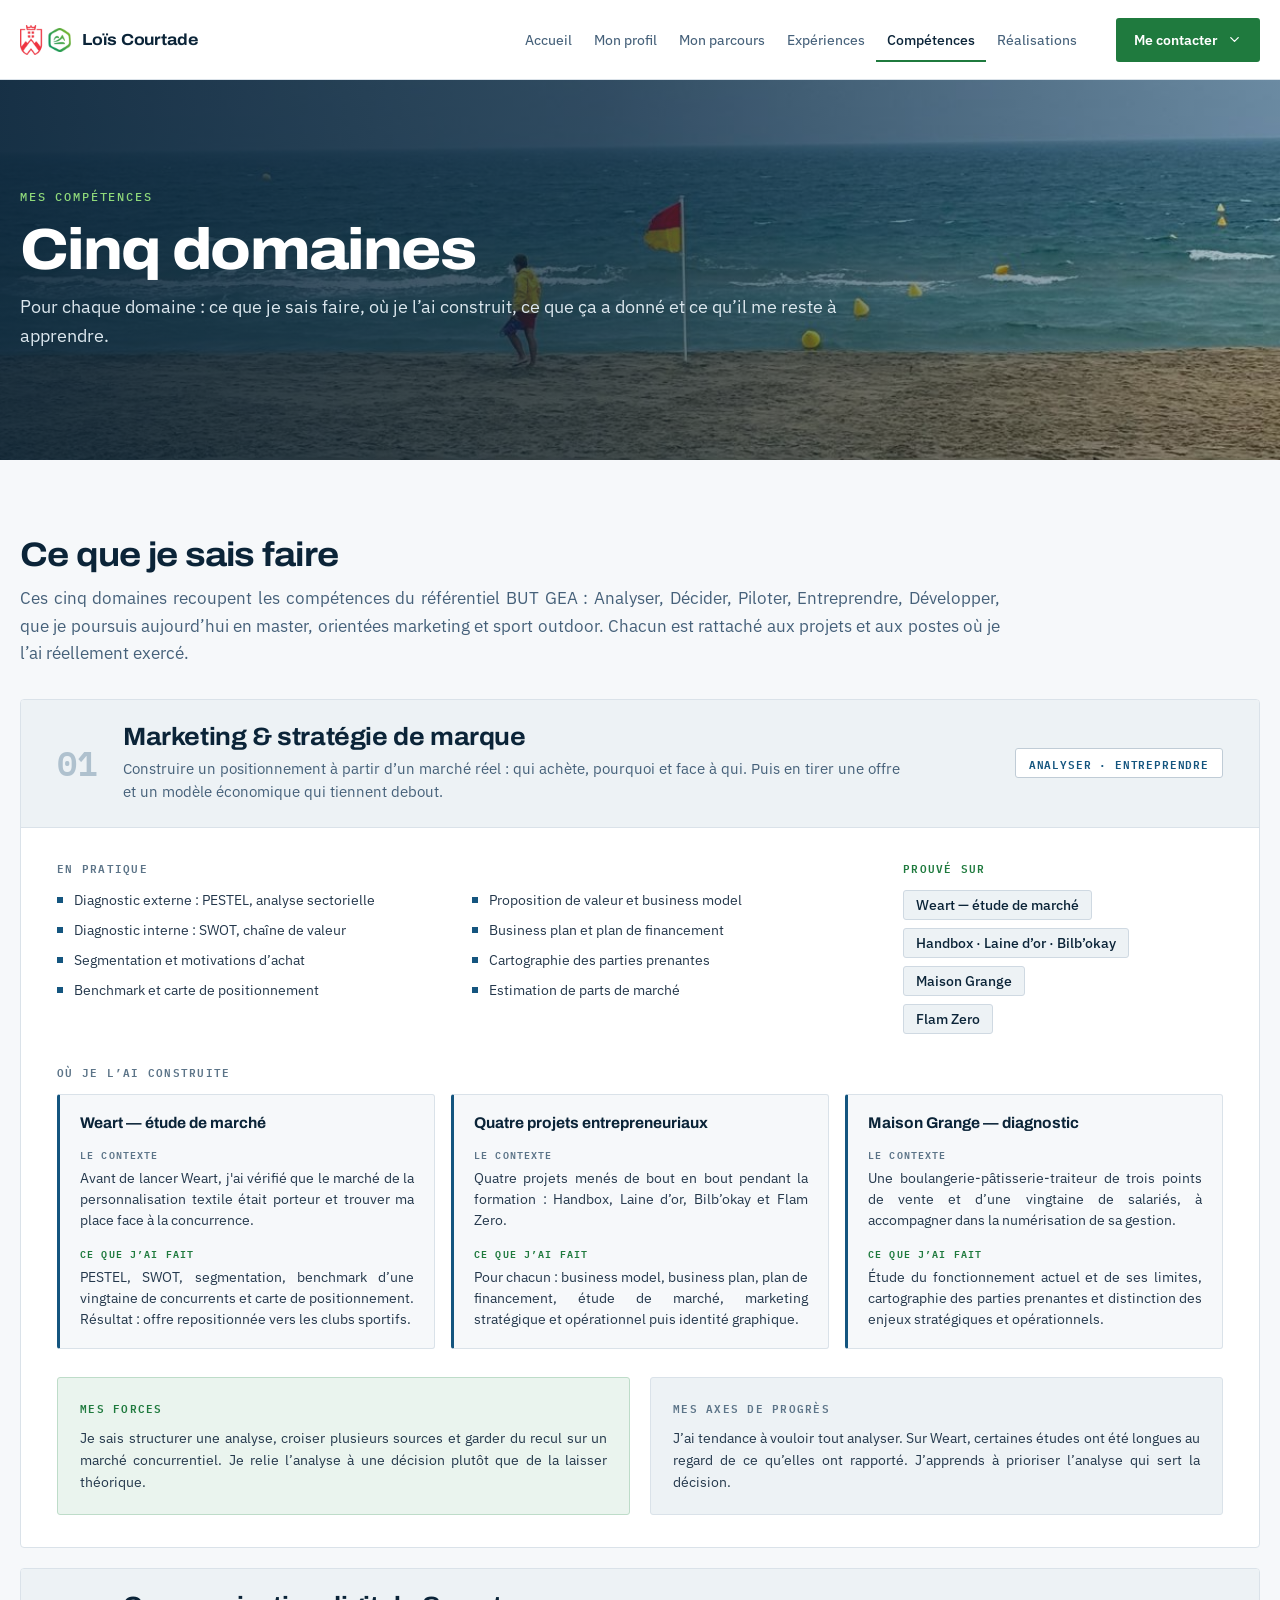
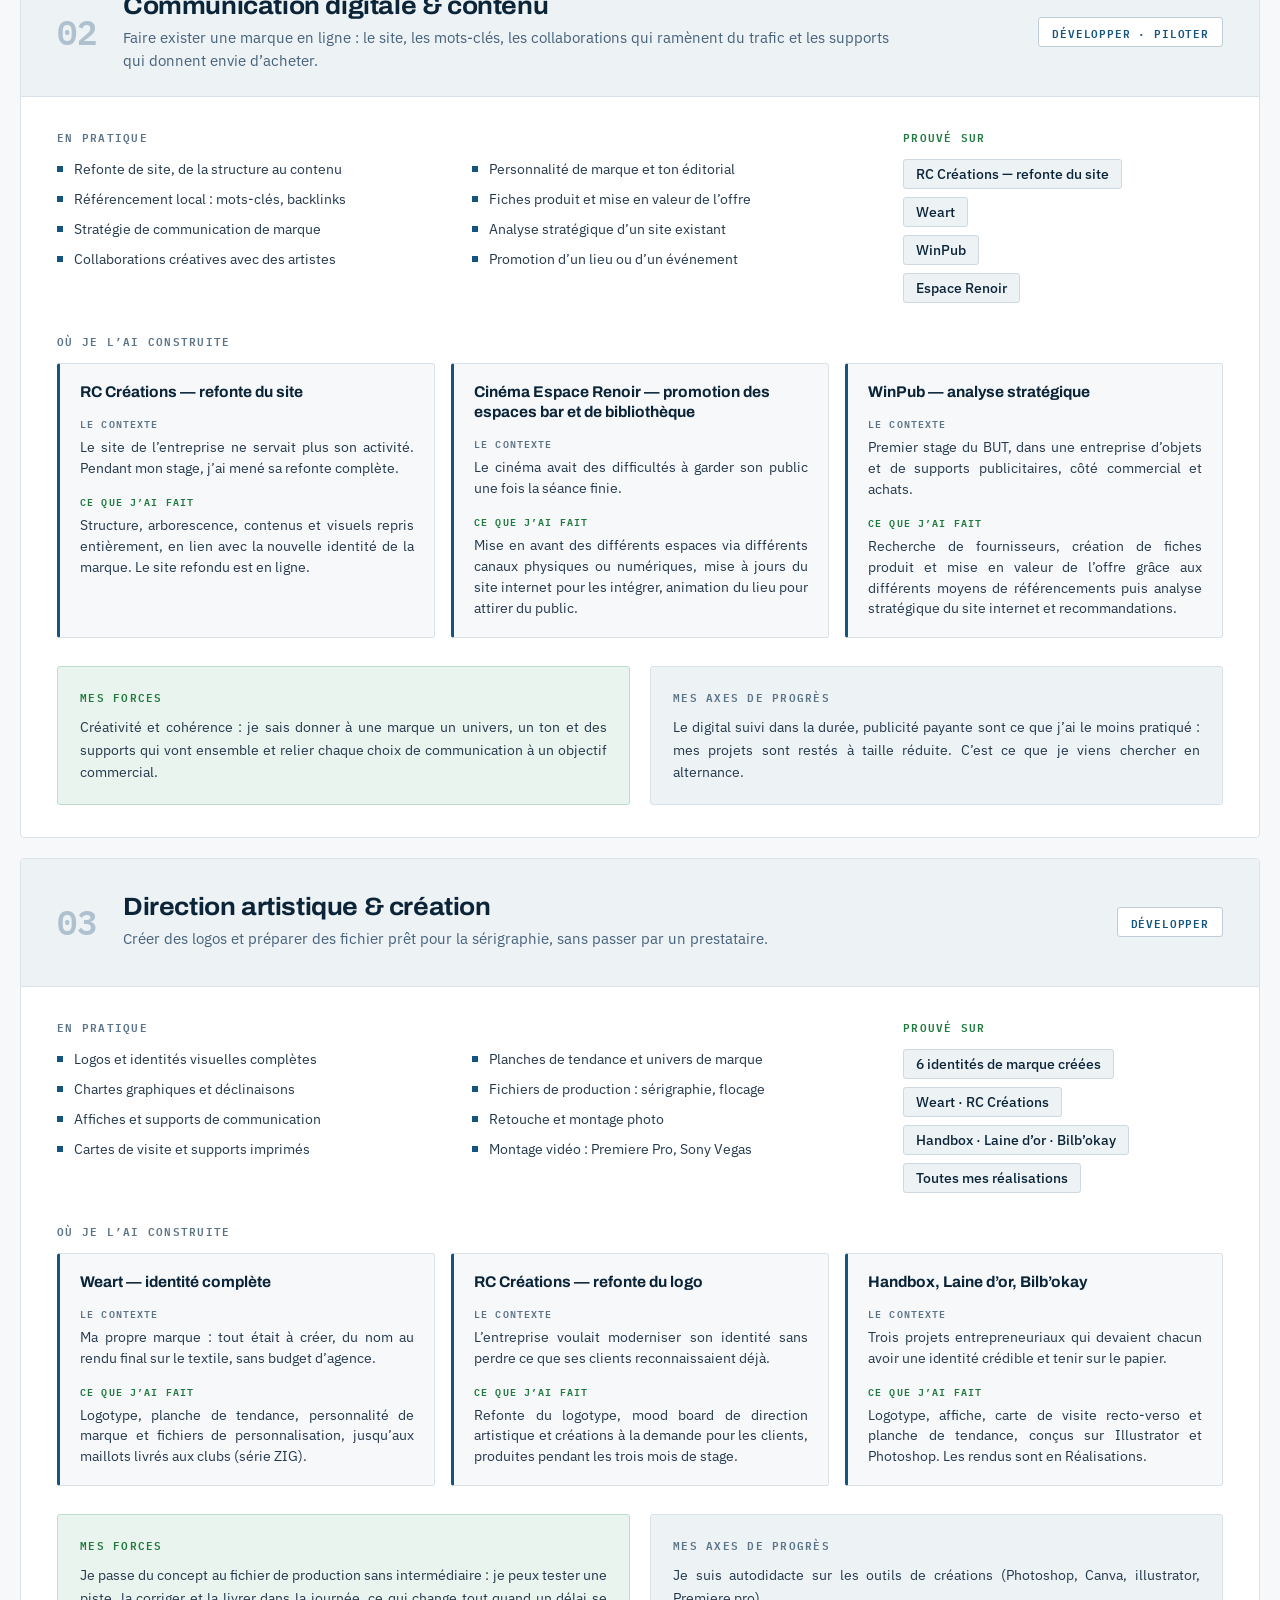
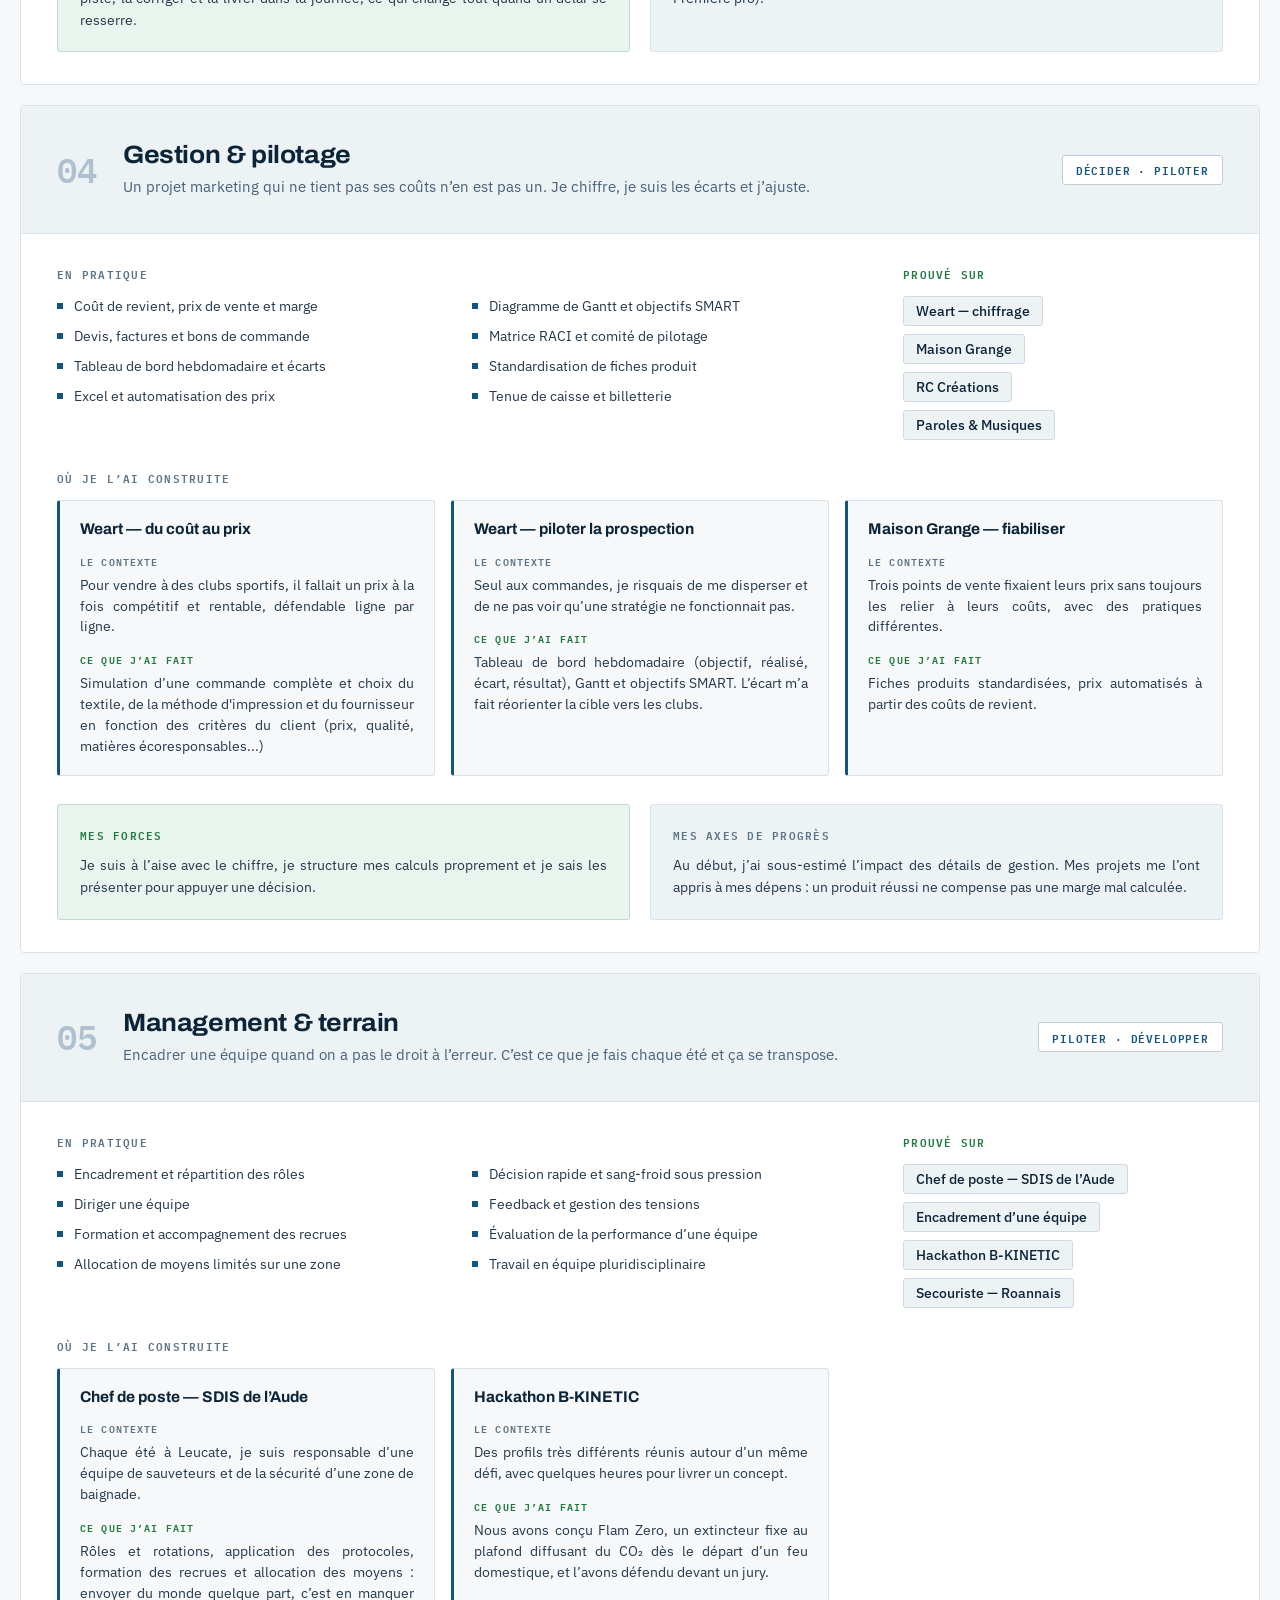
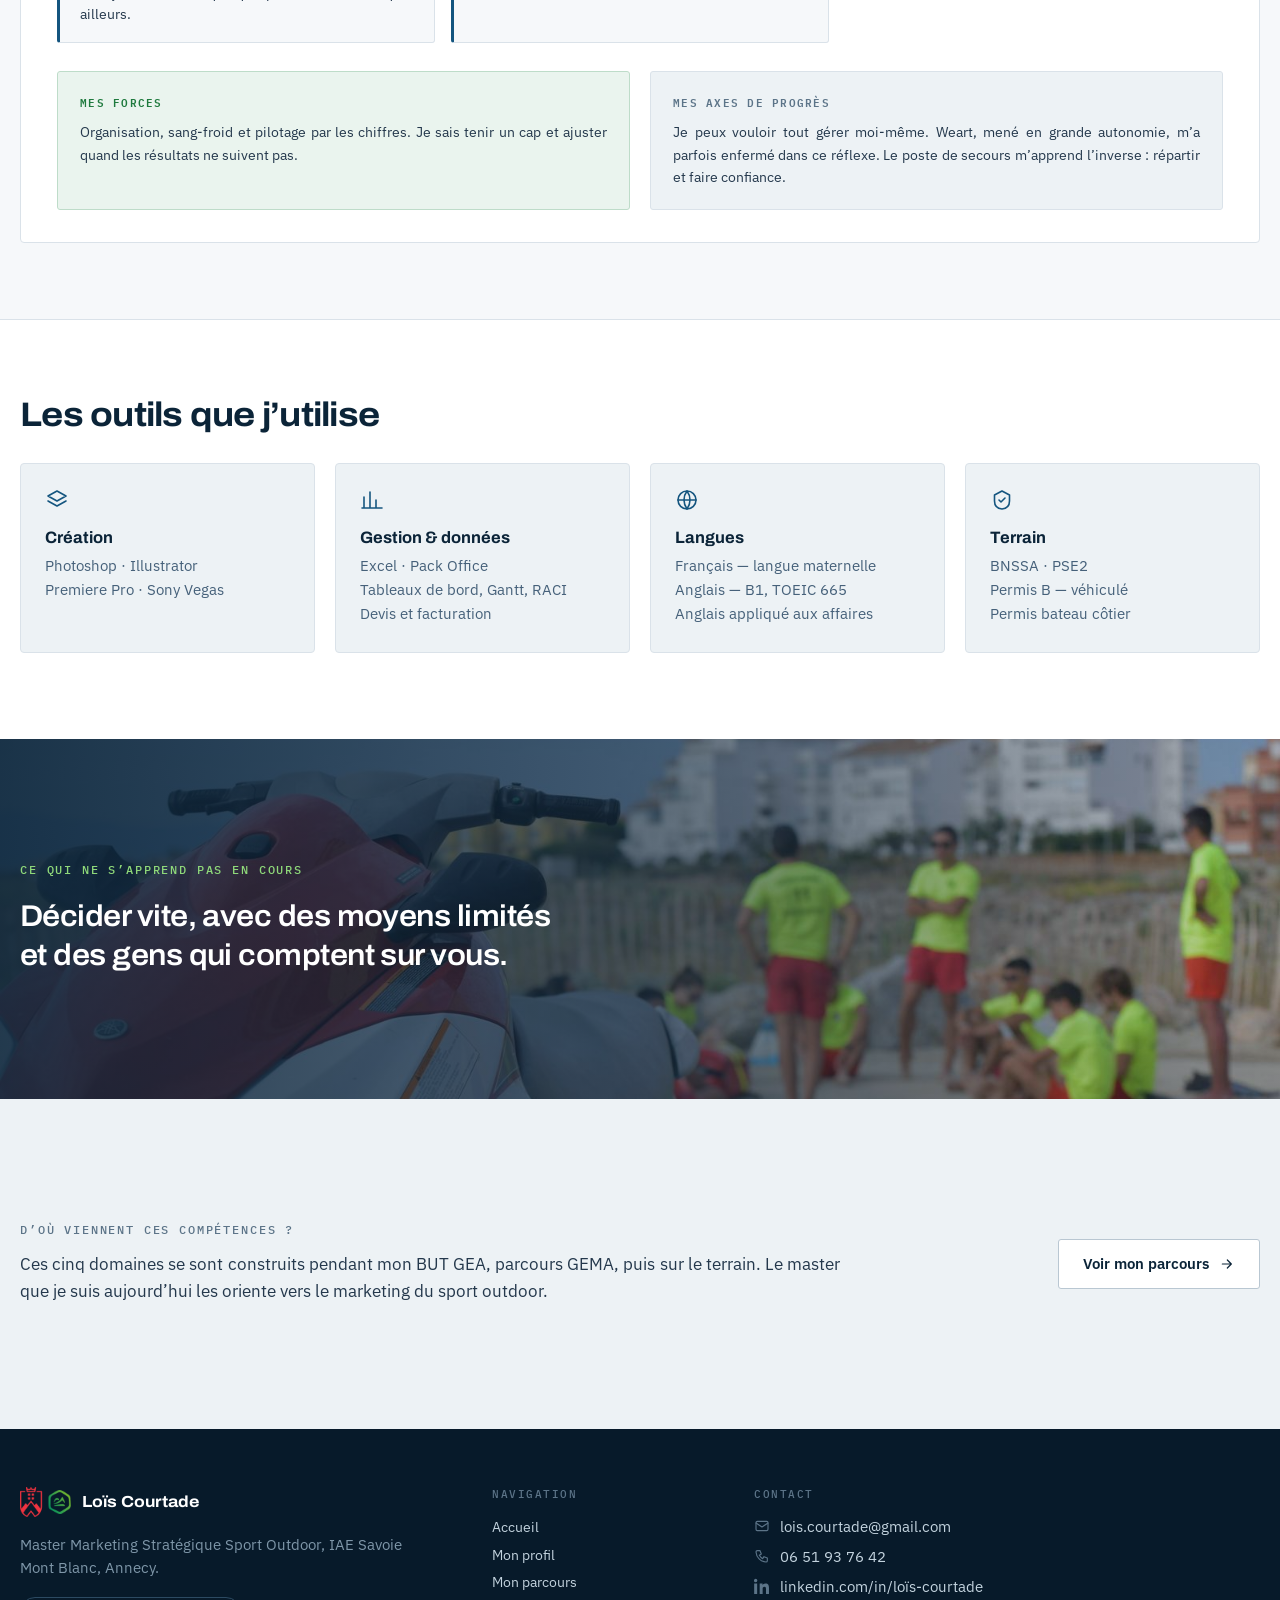
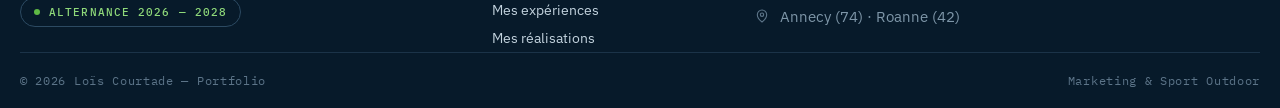
==== commit fe5551e6: "Add files via upload" ====
--- a/competences.html
+++ b/competences.html
@@ -20,7 +20,7 @@
 <link rel="stylesheet" href="style.css">
 </head>
 <body>
-<div style="background: #F6F8FA; color: #0B2438">
+<div style="width: 100%; box-sizing: border-box; background: #F6F8FA; color: #0B2438; display: flex; flex-direction: column">
 
   <!-- ══ NAV ══ -->
   <header style="height: 80px; box-sizing: border-box; padding: 0 max(20px, calc((100% - 1296px) / 2)); display: flex; align-items: center; gap: 20px; background: #FFFFFF; border-bottom: 1px solid #DAE2E9">
@@ -48,7 +48,8 @@
         <svg class="ctchev" width="15" height="15" viewBox="0 0 24 24" fill="none" stroke="#FFFFFF" stroke-width="2.1" stroke-linecap="round" stroke-linejoin="round" aria-hidden="true"><path d="M6 9l6 6 6-6"></path></svg>
       </label>
       <div class="ctmenu">
-        <a href="mailto:lois.courtade@gmail.com" target="_blank">
+          <div class="ctcard">
+            <a href="mailto:lois.courtade@gmail.com" target="_blank">
           <svg width="16" height="16" viewBox="0 0 24 24" fill="none" stroke="#14557F" stroke-width="1.7" stroke-linecap="round" stroke-linejoin="round" aria-hidden="true"><rect x="3" y="5" width="18" height="14" rx="2"></rect><path d="M3 7.5l9 6 9-6"></path></svg>
           Par e-mail
         </a>
@@ -56,6 +57,7 @@
           <svg width="16" height="16" viewBox="0 0 24 24" fill="#14557F" aria-hidden="true"><path d="M4.98 3.5A2.5 2.5 0 110 3.51a2.5 2.5 0 014.98 0zM.25 8.25h4.5V24h-4.5zM8.5 8.25h4.3v2.15h.06c.6-1.1 2.06-2.26 4.24-2.26 4.54 0 5.38 2.92 5.38 6.71V24h-4.5v-6.96c0-1.66-.03-3.8-2.32-3.8-2.32 0-2.67 1.8-2.67 3.68V24H8.5z"></path></svg>
           Sur LinkedIn
         </a>
+        </div>
       </div>
     </div>
   </header>
@@ -67,7 +69,7 @@
     <div style="position: relative; z-index: 2; box-sizing: border-box; min-height: 380px; padding: 56px max(20px, calc((100% - 1296px) / 2)); display: flex; flex-direction: column; justify-content: center">
       <div style="font-family: 'IBM Plex Mono', monospace; font-size: 11.5px; font-weight: 500; letter-spacing: 0.16em; text-transform: uppercase; color: #8FD97A">Mes compétences</div>
       <h1 style="margin: 16px 0 14px; font-family: 'Archivo', sans-serif; font-weight: 800; font-stretch: 112%; font-size: 58px; line-height: 1.02; letter-spacing: -0.028em; color: #FFFFFF">Cinq domaines</h1>
-      <p style="margin: 0; max-width: 820px; font-size: 18px; line-height: 1.6; color: #DCE7EE">Pour chaque domaine : ce que je sais faire, où je l’ai construit, ce que ça a donné et ce qu’il me reste à apprendre.</p>
+      <p style="margin: 0; max-width: 820px; font-size: 18px; line-height: 1.6; color: #DCE7EE; position: sticky">Pour chaque domaine : ce que je sais faire, où je l’ai construit, ce que ça a donné et ce qu’il me reste à apprendre.</p>
     </div>
   </section>
 
@@ -120,7 +122,7 @@
               <div style="box-sizing: border-box; padding: 18px 20px; background: #F6F8FA; border: 1px solid #DAE2E9; border-left: 3px solid #14557F; border-radius: 3px">
                 <h4 style="margin: 0 0 12px; font-family: 'Archivo', sans-serif; font-weight: 700; font-size: 15.5px; line-height: 1.3; color: #0B2438">Weart — étude de marché</h4>
                 <div style="font-family: 'IBM Plex Mono', monospace; font-size: 9.5px; font-weight: 600; letter-spacing: 0.12em; text-transform: uppercase; color: #5C7488; margin-bottom: 5px">Le contexte</div>
-                <p style="margin: 0 0 13px; font-size: 13.5px; line-height: 1.55; color: #24384C; text-align: justify">Avant de lancer Weart, je devais vérifier que le marché de la personnalisation textile était porteur et trouver ma place face à la concurrence.</p>
+                <p style="margin: 0 0 13px; font-size: 13.5px; line-height: 1.55; color: #24384C; text-align: justify">Avant de lancer Weart, j'ai vérifié que le marché de la personnalisation textile était porteur et trouver ma place face à la concurrence.</p>
                 <div style="font-family: 'IBM Plex Mono', monospace; font-size: 9.5px; font-weight: 600; letter-spacing: 0.12em; text-transform: uppercase; color: #1F7A3E; margin-bottom: 5px">Ce que j’ai fait</div>
                 <p style="margin: 0; font-size: 13.5px; line-height: 1.55; color: #24384C; text-align: justify">PESTEL, SWOT, segmentation, benchmark d’une vingtaine de concurrents et carte de positionnement. Résultat : offre repositionnée vers les clubs sportifs.</p>
               </div>
@@ -129,7 +131,7 @@
                 <div style="font-family: 'IBM Plex Mono', monospace; font-size: 9.5px; font-weight: 600; letter-spacing: 0.12em; text-transform: uppercase; color: #5C7488; margin-bottom: 5px">Le contexte</div>
                 <p style="margin: 0 0 13px; font-size: 13.5px; line-height: 1.55; color: #24384C; text-align: justify">Quatre projets menés de bout en bout pendant la formation : Handbox, Laine d’or, Bilb’okay et Flam Zero.</p>
                 <div style="font-family: 'IBM Plex Mono', monospace; font-size: 9.5px; font-weight: 600; letter-spacing: 0.12em; text-transform: uppercase; color: #1F7A3E; margin-bottom: 5px">Ce que j’ai fait</div>
-                <p style="margin: 0; font-size: 13.5px; line-height: 1.55; color: #24384C; text-align: justify">Pour chacun : business model, business plan, plan de financement, étude de marché, marketing stratégique et opérationnel, puis identité graphique.</p>
+                <p style="margin: 0; font-size: 13.5px; line-height: 1.55; color: #24384C; text-align: justify">Pour chacun : business model, business plan, plan de financement, étude de marché, marketing stratégique et opérationnel puis identité graphique.</p>
               </div>
               <div style="box-sizing: border-box; padding: 18px 20px; background: #F6F8FA; border: 1px solid #DAE2E9; border-left: 3px solid #14557F; border-radius: 3px">
                 <h4 style="margin: 0 0 12px; font-family: 'Archivo', sans-serif; font-weight: 700; font-size: 15.5px; line-height: 1.3; color: #0B2438">Maison Grange — diagnostic</h4>
@@ -203,18 +205,18 @@
                 <p style="margin: 0; font-size: 13.5px; line-height: 1.55; color: #24384C; text-align: justify">Structure, arborescence, contenus et visuels repris entièrement, en lien avec la nouvelle identité de la marque. Le site refondu est en ligne.</p>
               </div>
               <div style="box-sizing: border-box; padding: 18px 20px; background: #F6F8FA; border: 1px solid #DAE2E9; border-left: 3px solid #14557F; border-radius: 3px">
-                <h4 style="margin: 0 0 12px; font-family: 'Archivo', sans-serif; font-weight: 700; font-size: 15.5px; line-height: 1.3; color: #0B2438">Weart — communication de marque</h4>
-                <div style="font-family: 'IBM Plex Mono', monospace; font-size: 9.5px; font-weight: 600; letter-spacing: 0.12em; text-transform: uppercase; color: #5C7488; margin-bottom: 5px">Le contexte</div>
-                <p style="margin: 0 0 13px; font-size: 13.5px; line-height: 1.55; color: #24384C; text-align: justify">Une marque nouvelle, sans notoriété ni budget média : il fallait la faire exister en ligne par ses propres moyens.</p>
-                <div style="font-family: 'IBM Plex Mono', monospace; font-size: 9.5px; font-weight: 600; letter-spacing: 0.12em; text-transform: uppercase; color: #1F7A3E; margin-bottom: 5px">Ce que j’ai fait</div>
-                <p style="margin: 0; font-size: 13.5px; line-height: 1.55; color: #24384C; text-align: justify">Identité, ton et personnalité de marque, puis référencement local par mots-clés et backlinks obtenus via une collaboration avec l’artiste Lilian Potignon.</p>
+                <h4 style="margin: 0 0 12px; font-family: 'Archivo', sans-serif; font-weight: 700; font-size: 15.5px; line-height: 1.3; color: #0B2438">Cinéma Espace Renoir — promotion des espaces bar et de bibliothèque&nbsp;</h4>
+                <div style="font-family: 'IBM Plex Mono', monospace; font-size: 9.5px; font-weight: 600; letter-spacing: 0.12em; text-transform: uppercase; color: #5C7488; margin-bottom: 5px">Le contexte</div>
+                <p style="margin: 0 0 13px; font-size: 13.5px; line-height: 1.55; color: #24384C; text-align: justify">Le cinéma avait des difficultés à garder son public une fois la séance finie.</p>
+                <div style="font-family: 'IBM Plex Mono', monospace; font-size: 9.5px; font-weight: 600; letter-spacing: 0.12em; text-transform: uppercase; color: #1F7A3E; margin-bottom: 5px">Ce que j’ai fait</div>
+                <p style="margin: 0; font-size: 13.5px; line-height: 1.55; color: #24384C; text-align: justify">Mise en avant des différents espaces via différents canaux physiques ou numériques, mise à jours du site internet pour les intégrer, animation du lieu pour attirer du public.</p>
               </div>
               <div style="box-sizing: border-box; padding: 18px 20px; background: #F6F8FA; border: 1px solid #DAE2E9; border-left: 3px solid #14557F; border-radius: 3px">
                 <h4 style="margin: 0 0 12px; font-family: 'Archivo', sans-serif; font-weight: 700; font-size: 15.5px; line-height: 1.3; color: #0B2438">WinPub — analyse stratégique</h4>
                 <div style="font-family: 'IBM Plex Mono', monospace; font-size: 9.5px; font-weight: 600; letter-spacing: 0.12em; text-transform: uppercase; color: #5C7488; margin-bottom: 5px">Le contexte</div>
                 <p style="margin: 0 0 13px; font-size: 13.5px; line-height: 1.55; color: #24384C; text-align: justify">Premier stage du BUT, dans une entreprise d’objets et de supports publicitaires, côté commercial et achats.</p>
                 <div style="font-family: 'IBM Plex Mono', monospace; font-size: 9.5px; font-weight: 600; letter-spacing: 0.12em; text-transform: uppercase; color: #1F7A3E; margin-bottom: 5px">Ce que j’ai fait</div>
-                <p style="margin: 0; font-size: 13.5px; line-height: 1.55; color: #24384C; text-align: justify">Recherche de fournisseurs, création de fiches produit et mise en valeur de l’offre, puis analyse stratégique du site internet et recommandations.</p>
+                <p style="margin: 0; font-size: 13.5px; line-height: 1.55; color: #24384C; text-align: justify">Recherche de fournisseurs, création de fiches produit et mise en valeur de l’offre grâce aux différents moyens de référencements puis analyse stratégique du site internet et recommandations.</p>
               </div>
             </div>
           </div>
@@ -226,7 +228,7 @@
             </div>
             <div style="box-sizing: border-box; padding: 20px 22px; background: #EDF2F5; border: 1px solid #DAE2E9; border-radius: 3px">
               <div style="font-family: 'IBM Plex Mono', monospace; font-size: 10.5px; font-weight: 600; letter-spacing: 0.12em; text-transform: uppercase; color: #5C7488; margin-bottom: 10px">Mes axes de progrès</div>
-              <p style="margin: 0; font-size: 14px; line-height: 1.6; color: #24384C; text-align: justify">Le digital suivi dans la durée. Audience, itérations sur plusieurs mois, publicité payante est ce que j’ai le moins pratiqué : mes projets sont restés à taille réduite. C’est ce que je viens chercher en alternance.</p>
+              <p style="margin: 0; font-size: 14px; line-height: 1.6; color: #24384C; text-align: justify">Le digital suivi dans la durée, publicité payante sont ce que j’ai le moins pratiqué : mes projets sont restés à taille réduite. C’est ce que je viens chercher en alternance.</p>
             </div>
           </div>
 
@@ -239,7 +241,7 @@
           <div style="font-family: 'IBM Plex Mono', monospace; font-size: 34px; font-weight: 600; color: #AFC1CE; line-height: 1; flex-shrink: 0">03</div>
           <div style="flex-grow: 1">
             <h3 style="margin: 0 0 7px; font-family: 'Archivo', sans-serif; font-weight: 700; font-stretch: 106%; font-size: 25px; letter-spacing: -0.016em; color: #0B2438">Direction artistique &amp; création</h3>
-            <p style="margin: 0; max-width: 780px; font-size: 15px; line-height: 1.55; color: #46617A">Je dessine ce que je vends. Du logo au fichier prêt pour la sérigraphie, sans passer par un prestataire.</p>
+            <p style="margin: 0; max-width: 780px; font-size: 15px; line-height: 1.55; color: #46617A">Créer des logos et préparer des fichier prêt pour la sérigraphie, sans passer par un prestataire.</p>
           </div>
           <div style="flex-shrink: 0; display: inline-flex; align-items: center; height: 30px; padding: 0 13px; background: #FFFFFF; border: 1px solid #C0CCD6; border-radius: 3px; font-family: 'IBM Plex Mono', monospace; font-size: 10.5px; font-weight: 600; letter-spacing: 0.08em; text-transform: uppercase; color: #14557F">Développer</div>
         </div>
@@ -304,7 +306,7 @@
             </div>
             <div style="box-sizing: border-box; padding: 20px 22px; background: #EDF2F5; border: 1px solid #DAE2E9; border-radius: 3px">
               <div style="font-family: 'IBM Plex Mono', monospace; font-size: 10.5px; font-weight: 600; letter-spacing: 0.12em; text-transform: uppercase; color: #5C7488; margin-bottom: 10px">Mes axes de progrès</div>
-              <p style="margin: 0; font-size: 14px; line-height: 1.6; color: #24384C; text-align: justify">Je suis autodidacte sur la suite Adobe. Je gagne à formaliser davantage mes chartes — grille, tailles minimales, usages interdits — pour qu’un tiers puisse reprendre mes fichiers sans moi.</p>
+              <p style="margin: 0; font-size: 14px; line-height: 1.6; color: #24384C; text-align: justify">Je suis autodidacte sur les outils de créations (Photoshop, Canva, illustrator, Premiere pro).</p>
             </div>
           </div>
 
@@ -333,7 +335,7 @@
                 <div style="display: flex; gap: 11px"><span style="width: 6px; height: 6px; background: #14557F; flex-shrink: 0; margin-top: 7px; display: block"></span><span style="font-size: 14px; line-height: 1.5; color: #24384C">Matrice RACI et comité de pilotage</span></div>
                 <div style="display: flex; gap: 11px"><span style="width: 6px; height: 6px; background: #14557F; flex-shrink: 0; margin-top: 7px; display: block"></span><span style="font-size: 14px; line-height: 1.5; color: #24384C">Tableau de bord hebdomadaire et écarts</span></div>
                 <div style="display: flex; gap: 11px"><span style="width: 6px; height: 6px; background: #14557F; flex-shrink: 0; margin-top: 7px; display: block"></span><span style="font-size: 14px; line-height: 1.5; color: #24384C">Standardisation de fiches produit</span></div>
-                <div style="display: flex; gap: 11px"><span style="width: 6px; height: 6px; background: #14557F; flex-shrink: 0; margin-top: 7px; display: block"></span><span style="font-size: 14px; line-height: 1.5; color: #24384C">Excel avancé et automatisation des prix</span></div>
+                <div style="display: flex; gap: 11px"><span style="width: 6px; height: 6px; background: #14557F; flex-shrink: 0; margin-top: 7px; display: block"></span><span style="font-size: 14px; line-height: 1.5; color: #24384C">Excel et automatisation des prix</span></div>
                 <div style="display: flex; gap: 11px"><span style="width: 6px; height: 6px; background: #14557F; flex-shrink: 0; margin-top: 7px; display: block"></span><span style="font-size: 14px; line-height: 1.5; color: #24384C">Tenue de caisse et billetterie</span></div>
               </div>
             </div>
@@ -370,7 +372,7 @@
                 <div style="font-family: 'IBM Plex Mono', monospace; font-size: 9.5px; font-weight: 600; letter-spacing: 0.12em; text-transform: uppercase; color: #5C7488; margin-bottom: 5px">Le contexte</div>
                 <p style="margin: 0 0 13px; font-size: 13.5px; line-height: 1.55; color: #24384C; text-align: justify">Trois points de vente fixaient leurs prix sans toujours les relier à leurs coûts, avec des pratiques différentes.</p>
                 <div style="font-family: 'IBM Plex Mono', monospace; font-size: 9.5px; font-weight: 600; letter-spacing: 0.12em; text-transform: uppercase; color: #1F7A3E; margin-bottom: 5px">Ce que j’ai fait</div>
-                <p style="margin: 0; font-size: 13.5px; line-height: 1.55; color: #24384C; text-align: justify">Fiches produits standardisées, prix automatisés à partir des coûts de revient, puis gouvernance formalisée : RACI, comité de pilotage, suivi mensuel.</p>
+                <p style="margin: 0; font-size: 13.5px; line-height: 1.55; color: #24384C; text-align: justify">Fiches produits standardisées, prix automatisés à partir des coûts de revient.</p>
               </div>
             </div>
           </div>
@@ -378,11 +380,11 @@
           <div class="g2" style="margin-top: 28px; display: grid; grid-template-columns: 1fr 1fr; gap: 20px">
             <div style="box-sizing: border-box; padding: 20px 22px; background: #EAF4EE; border: 1px solid #BEDCC9; border-radius: 3px">
               <div style="font-family: 'IBM Plex Mono', monospace; font-size: 10.5px; font-weight: 600; letter-spacing: 0.12em; text-transform: uppercase; color: #1F7A3E; margin-bottom: 10px">Mes forces</div>
-              <p style="margin: 0; font-size: 14px; line-height: 1.6; color: #24384C; text-align: justify">Je suis à l’aise avec le chiffre et la logique coût → prix → marge. Je structure mes calculs proprement et je sais les présenter pour appuyer une décision.</p>
+              <p style="margin: 0; font-size: 14px; line-height: 1.6; color: #24384C; text-align: justify">Je suis à l’aise avec le chiffre, je structure mes calculs proprement et je sais les présenter pour appuyer une décision.</p>
             </div>
             <div style="box-sizing: border-box; padding: 20px 22px; background: #EDF2F5; border: 1px solid #DAE2E9; border-radius: 3px">
               <div style="font-family: 'IBM Plex Mono', monospace; font-size: 10.5px; font-weight: 600; letter-spacing: 0.12em; text-transform: uppercase; color: #5C7488; margin-bottom: 10px">Mes axes de progrès</div>
-              <p style="margin: 0; font-size: 14px; line-height: 1.6; color: #24384C; text-align: justify">Au début, j’ai sous-estimé l’impact des détails de gestion. La vente de maillots de football me l’a appris à mes dépens : un produit réussi ne compense pas une marge mal calculée.</p>
+              <p style="margin: 0; font-size: 14px; line-height: 1.6; color: #24384C; text-align: justify">Au début, j’ai sous-estimé l’impact des détails de gestion. Mes projets me l’ont appris à mes dépens : un produit réussi ne compense pas une marge mal calculée.</p>
             </div>
           </div>
 
@@ -395,7 +397,7 @@
           <div style="font-family: 'IBM Plex Mono', monospace; font-size: 34px; font-weight: 600; color: #AFC1CE; line-height: 1; flex-shrink: 0">05</div>
           <div style="flex-grow: 1">
             <h3 style="margin: 0 0 7px; font-family: 'Archivo', sans-serif; font-weight: 700; font-stretch: 106%; font-size: 25px; letter-spacing: -0.016em; color: #0B2438">Management &amp; terrain</h3>
-            <p style="margin: 0; max-width: 780px; font-size: 15px; line-height: 1.55; color: #46617A">Encadrer une équipe quand l’erreur coûte cher. C’est ce que je fais chaque été, et ça se transpose au bureau.</p>
+            <p style="margin: 0; max-width: 780px; font-size: 15px; line-height: 1.55; color: #46617A">Encadrer une équipe quand on a pas le droit à l’erreur. C’est ce que je fais chaque été et ça se transpose.</p>
           </div>
           <div style="flex-shrink: 0; display: inline-flex; align-items: center; height: 30px; padding: 0 13px; background: #FFFFFF; border: 1px solid #C0CCD6; border-radius: 3px; font-family: 'IBM Plex Mono', monospace; font-size: 10.5px; font-weight: 600; letter-spacing: 0.08em; text-transform: uppercase; color: #14557F">Piloter · Développer</div>
         </div>
@@ -407,7 +409,7 @@
               <div class="g2" style="margin-top: 13px; display: grid; grid-template-columns: 1fr 1fr; gap: 9px 28px">
                 <div style="display: flex; gap: 11px"><span style="width: 6px; height: 6px; background: #14557F; flex-shrink: 0; margin-top: 7px; display: block"></span><span style="font-size: 14px; line-height: 1.5; color: #24384C">Encadrement et répartition des rôles</span></div>
                 <div style="display: flex; gap: 11px"><span style="width: 6px; height: 6px; background: #14557F; flex-shrink: 0; margin-top: 7px; display: block"></span><span style="font-size: 14px; line-height: 1.5; color: #24384C">Décision rapide et sang-froid sous pression</span></div>
-                <div style="display: flex; gap: 11px"><span style="width: 6px; height: 6px; background: #14557F; flex-shrink: 0; margin-top: 7px; display: block"></span><span style="font-size: 14px; line-height: 1.5; color: #24384C">Rotations, protocoles et consignes</span></div>
+                <div style="display: flex; gap: 11px"><span style="width: 6px; height: 6px; background: #14557F; flex-shrink: 0; margin-top: 7px; display: block"></span><span style="font-size: 14px; line-height: 1.5; color: #24384C">Diriger une équipe</span></div>
                 <div style="display: flex; gap: 11px"><span style="width: 6px; height: 6px; background: #14557F; flex-shrink: 0; margin-top: 7px; display: block"></span><span style="font-size: 14px; line-height: 1.5; color: #24384C">Feedback et gestion des tensions</span></div>
                 <div style="display: flex; gap: 11px"><span style="width: 6px; height: 6px; background: #14557F; flex-shrink: 0; margin-top: 7px; display: block"></span><span style="font-size: 14px; line-height: 1.5; color: #24384C">Formation et accompagnement des recrues</span></div>
                 <div style="display: flex; gap: 11px"><span style="width: 6px; height: 6px; background: #14557F; flex-shrink: 0; margin-top: 7px; display: block"></span><span style="font-size: 14px; line-height: 1.5; color: #24384C">Évaluation de la performance d’une équipe</span></div>
@@ -436,13 +438,7 @@
                 <div style="font-family: 'IBM Plex Mono', monospace; font-size: 9.5px; font-weight: 600; letter-spacing: 0.12em; text-transform: uppercase; color: #1F7A3E; margin-bottom: 5px">Ce que j’ai fait</div>
                 <p style="margin: 0; font-size: 13.5px; line-height: 1.55; color: #24384C; text-align: justify">Rôles et rotations, application des protocoles, formation des recrues et allocation des moyens : envoyer du monde quelque part, c’est en manquer ailleurs.</p>
               </div>
-              <div style="box-sizing: border-box; padding: 18px 20px; background: #F6F8FA; border: 1px solid #DAE2E9; border-left: 3px solid #14557F; border-radius: 3px">
-                <h4 style="margin: 0 0 12px; font-family: 'Archivo', sans-serif; font-weight: 700; font-size: 15.5px; line-height: 1.3; color: #0B2438">SAE GEMA — encadrer une équipe</h4>
-                <div style="font-family: 'IBM Plex Mono', monospace; font-size: 9.5px; font-weight: 600; letter-spacing: 0.12em; text-transform: uppercase; color: #5C7488; margin-bottom: 5px">Le contexte</div>
-                <p style="margin: 0 0 13px; font-size: 13.5px; line-height: 1.55; color: #24384C; text-align: justify">Une mise en situation consacrée à l’encadrement optimal d’une équipe, du cadrage jusqu’à l’évaluation.</p>
-                <div style="font-family: 'IBM Plex Mono', monospace; font-size: 9.5px; font-weight: 600; letter-spacing: 0.12em; text-transform: uppercase; color: #1F7A3E; margin-bottom: 5px">Ce que j’ai fait</div>
-                <p style="margin: 0; font-size: 13.5px; line-height: 1.55; color: #24384C; text-align: justify">Organiser le travail et répartir les rôles, animer et motiver le collectif, donner du feedback, évaluer la performance et ajuster ma posture.</p>
-              </div>
+              
               <div style="box-sizing: border-box; padding: 18px 20px; background: #F6F8FA; border: 1px solid #DAE2E9; border-left: 3px solid #14557F; border-radius: 3px">
                 <h4 style="margin: 0 0 12px; font-family: 'Archivo', sans-serif; font-weight: 700; font-size: 15.5px; line-height: 1.3; color: #0B2438">Hackathon B-KINETIC</h4>
                 <div style="font-family: 'IBM Plex Mono', monospace; font-size: 9.5px; font-weight: 600; letter-spacing: 0.12em; text-transform: uppercase; color: #5C7488; margin-bottom: 5px">Le contexte</div>
@@ -477,12 +473,12 @@
       <div style="box-sizing: border-box; min-height: 190px; padding: 24px; background: #EDF2F5; border: 1px solid #DAE2E9; border-radius: 4px">
         <svg width="24" height="24" viewBox="0 0 24 24" fill="none" stroke="#14557F" stroke-width="1.6" stroke-linecap="round" stroke-linejoin="round" aria-hidden="true"><path d="M12 3l9 5-9 5-9-5z"></path><path d="M3 13l9 5 9-5"></path></svg>
         <div style="margin-top: 13px; font-family: 'Archivo', sans-serif; font-weight: 700; font-size: 16.5px; color: #0B2438">Création</div>
-        <div style="margin-top: 8px; font-size: 14.5px; line-height: 1.65; color: #46617A">Photoshop · Illustrator<br>Premiere Pro · Sony Vegas<br>Fichiers prêts pour l’impression</div>
+        <div style="margin-top: 8px; font-size: 14.5px; line-height: 1.65; color: #46617A">Photoshop · Illustrator<br>Premiere Pro · Sony Vegas<br></div>
       </div>
       <div style="box-sizing: border-box; min-height: 190px; padding: 24px; background: #EDF2F5; border: 1px solid #DAE2E9; border-radius: 4px">
         <svg width="24" height="24" viewBox="0 0 24 24" fill="none" stroke="#14557F" stroke-width="1.6" stroke-linecap="round" stroke-linejoin="round" aria-hidden="true"><path d="M4 20V9M10 20V4M16 20v-8M22 20H2"></path></svg>
         <div style="margin-top: 13px; font-family: 'Archivo', sans-serif; font-weight: 700; font-size: 16.5px; color: #0B2438">Gestion &amp; données</div>
-        <div style="margin-top: 8px; font-size: 14.5px; line-height: 1.65; color: #46617A">Excel avancé · Pack Office<br>Tableaux de bord, Gantt, RACI<br>Devis et facturation</div>
+        <div style="margin-top: 8px; font-size: 14.5px; line-height: 1.65; color: #46617A">Excel · Pack Office<br>Tableaux de bord, Gantt, RACI<br>Devis et facturation</div>
       </div>
       <div style="box-sizing: border-box; min-height: 190px; padding: 24px; background: #EDF2F5; border: 1px solid #DAE2E9; border-radius: 4px">
         <svg width="24" height="24" viewBox="0 0 24 24" fill="none" stroke="#14557F" stroke-width="1.6" stroke-linecap="round" stroke-linejoin="round" aria-hidden="true"><circle cx="12" cy="12" r="9"></circle><path d="M3 12h18M12 3a15 15 0 010 18M12 3a15 15 0 000 18"></path></svg>
@@ -503,7 +499,7 @@
     <div style="position: absolute; inset: 0; background: linear-gradient(90deg, rgba(11,36,56,0.88) 0%, rgba(11,36,56,0.60) 48%, rgba(11,36,56,0.18) 100%)"></div>
     <div style="position: relative; z-index: 2; box-sizing: border-box; min-height: 360px; padding: 56px max(20px, calc((100% - 1296px) / 2)); display: flex; flex-direction: column; justify-content: center; max-width: calc(780px + 2 * max(20px, calc((100% - 1296px) / 2)))">
       <div style="font-family: 'IBM Plex Mono', monospace; font-size: 11.5px; font-weight: 500; letter-spacing: 0.16em; text-transform: uppercase; color: #8FD97A">Ce qui ne s’apprend pas en cours</div>
-      <p style="margin: 20px 0 0; font-family: 'Archivo', sans-serif; font-weight: 600; font-stretch: 106%; font-size: 30px; line-height: 1.3; letter-spacing: -0.018em; color: #FFFFFF">Décider vite, avec des moyens limités et des gens qui comptent sur vous.&nbsp;</p>
+      <p style="margin: 20px 0 0; font-family: 'Archivo', sans-serif; font-weight: 600; font-stretch: 106%; font-size: 30px; line-height: 1.3; letter-spacing: -0.018em; color: #FFFFFF; max-width: 561px">Décider vite, avec des moyens limités et des gens qui comptent sur vous.&nbsp;</p>
     </div>
   </section>
 
@@ -527,7 +523,7 @@
           <img src="assets/mark-iae-osv.png" alt="IAE Savoie Mont Blanc · OSV" style="height: 30px; width: auto; object-fit: contain; display: block">
           <span style="font-family: 'Archivo', sans-serif; font-weight: 700; font-stretch: 110%; font-size: 16px; color: #FFFFFF">Loïs Courtade</span>
         </div>
-        <p style="margin: 16px 0 0; font-size: 14.5px; line-height: 1.6; color: #7E96A8">Master 1 Stratégie Digitale — Marketing &amp; Sport Outdoor, IAE Savoie Mont Blanc, Annecy.</p>
+        <p style="margin: 16px 0 0; font-size: 14.5px; line-height: 1.6; color: #7E96A8">Master Marketing Stratégique Sport Outdoor, IAE Savoie Mont Blanc, Annecy.</p>
         <div style="display: inline-flex; align-items: center; gap: 9px; margin-top: 18px; height: 30px; padding: 0 13px; border: 1px solid #2C4A62; border-radius: 999px; font-family: 'IBM Plex Mono', monospace; font-size: 11px; font-weight: 500; letter-spacing: 0.1em; text-transform: uppercase; color: #8FD97A">
           <span style="width: 6px; height: 6px; border-radius: 50%; background: #5FB945; display: block"></span>
           Alternance 2026 — 2028
--- a/style.css
+++ b/style.css
@@ -1,10 +1,12 @@
 /* ------------------------------------------------------------------
-   Portfolio Loïs Courtade — feuille de style
+   Portfolio Loïs Courtade — socle commun
    Marketing & Sport Outdoor · IAE Savoie Mont Blanc / OSV
    ------------------------------------------------------------------
-   Le contenu et la mise en page vivent dans les fichiers .html.
-   Ce fichier ne gère que : les bases de page, les volets dépliables
-   et l'adaptation aux écrans (du mobile au très grand écran).
+   Ce socle est partagé par les planches du canevas Design et par le
+   site exporté : une seule source, donc aucun écart possible entre
+   ce que je vois dans Design et ce que fait le site.
+   Il ne gère que : les bases de page, les volets dépliables et
+   l'adaptation aux écrans (du mobile au très grand écran).
    ------------------------------------------------------------------ */
 
 *, *::before, *::after { box-sizing: border-box; }
@@ -41,6 +43,8 @@
 ::selection { background: #1F7A3E; color: #FFFFFF; }
 
 /* ── volets dépliables (page Expériences) ────────────────────────── */
+/* Un volet ouvert prend toute la largeur de sa grille et pousse ce qui
+   le suit vers le bas : rien n'est recouvert, rien n'est coupé. */
 
 details.xp { background: #FFFFFF; border: 1px solid #DAE2E9; border-radius: 4px; align-self: start; }
 details.xp > summary {
@@ -76,13 +80,24 @@
 .ctbox:focus-visible + .ctbtn { outline: 2px solid #0B2438; outline-offset: 2px; }
 .ctchev { transition: transform 0.18s ease; }
 .ctwrap:hover .ctchev, .ctbox:checked + .ctbtn .ctchev { transform: rotate(180deg); }
+
+/* Le volet reste ouvert ~0,3 s après que la souris quitte le bouton, le temps
+   d'atteindre les liens. La marge haute du volet prolonge la zone de survol,
+   pour qu'il n'y ait pas de trou entre le bouton et le menu. */
 .ctmenu {
-  position: absolute; top: calc(100% + 8px); right: 0; min-width: 224px; padding: 6px;
+  position: absolute; top: 100%; right: 0; padding-top: 10px; z-index: 60;
+  opacity: 0; visibility: hidden; transform: translateY(-4px);
+  transition: opacity 0.18s ease 0.3s, transform 0.18s ease 0.3s, visibility 0s linear 0.48s;
+}
+.ctwrap:hover .ctmenu, .ctbox:checked ~ .ctmenu {
+  opacity: 1; visibility: visible; transform: none;
+  transition: opacity 0.16s ease, transform 0.16s ease, visibility 0s;
+}
+.ctcard {
+  min-width: 228px; padding: 6px;
   background: #FFFFFF; border: 1px solid #DAE2E9; border-radius: 4px;
   box-shadow: 0 18px 40px rgba(11, 36, 56, 0.16);
-  display: none; z-index: 60;
-}
-.ctwrap:hover .ctmenu, .ctbox:checked ~ .ctmenu { display: block; }
+}
 .ctmenu a {
   display: flex; align-items: center; gap: 10px;
   padding: 11px 12px; border-radius: 3px;
@@ -90,7 +105,161 @@
 }
 .ctmenu a:hover { background: #EDF2F5; color: #0B2438; }
 
-/* ── bouton de menu (mobile) ─────────────────────────────────────── */
+/* ── galerie en colonnes (page Réalisations) ─────────────────────── */
+/* Chaque image garde ses propres proportions ; les colonnes s'équilibrent. */
+.mason figure { break-inside: avoid; }
+
+/* ══ ÉCRANS INTERMÉDIAIRES ═══════════════════════════════════════ */
+
+@media (max-width: 1180px) {
+  .mason { column-count: 2 !important; }
+  .g5 { grid-template-columns: repeat(3, minmax(0, 1fr)) !important; }
+  .g4 { grid-template-columns: repeat(3, minmax(0, 1fr)) !important; }
+}
+
+@media (max-width: 1080px) {
+  .g3 { grid-template-columns: repeat(2, minmax(0, 1fr)) !important; }
+  .g2b { grid-template-columns: minmax(0, 1fr) !important; gap: 22px !important; }
+
+  /* les rangées horizontales commencent à se replier */
+  .row { flex-wrap: wrap !important; }
+}
+
+@media (max-width: 900px) {
+  .g5, .g4 { grid-template-columns: repeat(2, minmax(0, 1fr)) !important; }
+  .g2 { grid-template-columns: minmax(0, 1fr) !important; }
+
+  /* toute rangée horizontale peut se replier */
+  .row { flex-wrap: wrap !important; }
+
+  /* les colonnes à largeur fixe prennent toute la largeur */
+  .col { width: 100% !important; flex-shrink: 1 !important; }
+
+  /* les blocs de texte plafonnés ne dépassent plus */
+  .lede { max-width: 100% !important; }
+
+  /* rien ne peut être plus large que son parent */
+  section, article, figure, video, .row > * { max-width: 100%; }
+
+  /* bandeau « Je vends ce que je pratique » : image au-dessus du texte */
+  section[style*="display: flex"][style*="background: #0B2438"] { flex-direction: column !important; }
+  img[style*="width: 580px"] { width: 100% !important; height: 320px !important; }
+
+  /* portrait du profil */
+  img[style*="width: 260px"][style*="height: 310px"] { width: 220px !important; height: 264px !important; }
+
+  details.xp > summary { min-height: 0; }
+}
+
+/* ══ MOBILE ══════════════════════════════════════════════════════ */
+
+@media (max-width: 680px) {
+  .mason { column-count: 1 !important; }
+  .g5, .g4, .g3, .g2, .g2b { grid-template-columns: minmax(0, 1fr) !important; }
+
+  /* les rangées s'empilent franchement */
+  .row { flex-direction: column !important; align-items: stretch !important; gap: 22px !important; }
+  .row > svg, .row > .chev { align-self: flex-start; }
+
+  h1 { font-size: 38px !important; line-height: 1.08 !important; }
+  h2 { font-size: 26px !important; line-height: 1.15 !important; }
+  h3 { font-size: 19px !important; }
+
+  /* respiration verticale réduite */
+  section[style*="padding: 76px"] { padding-top: 48px !important; padding-bottom: 48px !important; }
+  section[style*="padding: 80px"] { padding-top: 48px !important; padding-bottom: 48px !important; }
+  section[style*="padding: 70px"] { padding-top: 44px !important; padding-bottom: 44px !important; }
+  footer { padding-top: 44px !important; }
+
+  /* bandeaux photo moins hauts */
+  section[style*="min-height: 380px"] { min-height: 300px !important; }
+  section[style*="min-height: 360px"] { min-height: 280px !important; }
+  section[style*="min-height: 280px"] { min-height: 240px !important; }
+  section[style*="min-height: 760px"] { min-height: 560px !important; }
+  div[style*="min-height: 380px"] { min-height: 300px !important; padding-top: 40px !important; padding-bottom: 40px !important; }
+  div[style*="min-height: 760px"] { min-height: 560px !important; }
+
+  /* le texte de paragraphe reste lisible */
+  p { font-size: 15.5px !important; }
+
+  /* piles et rangées */
+  section > div[style*="display: flex"],
+  div[style*="display: flex"][style*="gap: 56px"],
+  div[style*="display: flex"][style*="gap: 52px"],
+  div[style*="display: flex"][style*="gap: 48px"],
+  div[style*="display: flex"][style*="gap: 44px"] { flex-direction: column !important; gap: 24px !important; }
+
+  a[style*="height: 54px"], a[style*="height: 52px"], a[style*="height: 50px"], a[style*="height: 48px"] {
+    width: 100%; justify-content: center;
+  }
+
+  /* le bouton « Me contacter » d'une rangée de boutons s'aligne sur ses
+     voisins (celui de l'en-tête, lui, reste à sa place) */
+  div > .ctwrap { width: 100%; margin-left: 0; }
+  div > .ctwrap > .ctbtn { width: 100%; justify-content: center; }
+  div > .ctwrap > .ctmenu { right: auto; left: 0; }
+
+  /* portrait et images larges */
+  img[style*="width: 260px"][style*="height: 310px"] { width: 100% !important; height: 340px !important; }
+  figure[style*="height: 420px"] { height: auto !important; }
+  figure[style*="height: 420px"] > div { height: 260px !important; }
+  figure[style*="height: 442px"] { height: auto !important; }
+  figure[style*="height: 442px"] > div { height: 280px !important; }
+  figure[style*="height: 342px"] > div { height: 220px !important; }
+
+  /* en-tête de volet : le logo reste en haut, les infos passent dessous,
+     le chevron se cale dans le coin */
+  details.xp > summary > div { position: relative; padding-right: 32px; flex-wrap: wrap !important; }
+  details.xp > summary > div > div:nth-child(2) { flex: 1 1 100% !important; min-width: 0; }
+  details.xp > summary .chev { position: absolute; top: 2px; right: 0; margin-top: 0 !important; }
+
+  /* volets : sommaire plus compact */
+  details.xp > summary { padding: 18px 18px !important; }
+  details.xp > summary p { height: auto !important; }
+  details.xp > div { padding: 20px 18px 24px !important; }
+
+  /* rails de carte (compétences) */
+  div[style*="width: 232px"][style*="flex-shrink: 0"] { width: 100% !important; border-right: 0 !important; border-bottom: 1px solid #DAE2E9; }
+  article[style*="display: flex"] { flex-direction: column !important; }
+  div[style*="width: 430px"][style*="flex-shrink: 0"] { width: 100% !important; }
+
+  /* ── confort de lecture au doigt ────────────────────────────────── */
+  /* Ces règles ne s'appliquent QUE sous 680 px : l'affichage sur
+     ordinateur n'est touché en rien. */
+
+  /* Le texte justifié creuse de larges trous entre les mots dès que la
+     colonne est étroite. Sur téléphone, on revient au fer à gauche. */
+  [style*="text-align: justify"] { text-align: left !important; }
+
+  /* Les petites étiquettes en capitales (IBM Plex Mono) remontent d'un
+     cran : lisibles de près sur un écran de 27 pouces, trop fines à bout
+     de bras sur un téléphone. */
+  [style*="font-size: 9.5px"]  { font-size: 11px !important; }
+  [style*="font-size: 10px"]   { font-size: 11px !important; }
+  [style*="font-size: 10.5px"] { font-size: 11.5px !important; }
+  [style*="font-size: 11px"]   { font-size: 11.5px !important; }
+  [style*="font-size: 11.5px"] { font-size: 12px !important; }
+
+  /* Liens du pied de page et logo d'en-tête : une zone assez haute pour
+     être visée au doigt sans toucher le lien voisin. */
+  footer a { min-height: 40px; display: flex; align-items: center; }
+  header > a:first-child { min-height: 44px; }
+}
+
+@media (max-width: 420px) {
+  h1 { font-size: 31px !important; }
+  section[style*="min-height: 760px"] { min-height: 520px !important; }
+}
+
+/* ── mouvement réduit ────────────────────────────────────────────── */
+
+@media (prefers-reduced-motion: reduce) {
+  html { scroll-behavior: auto; }
+  details.xp .chev { transition: none; }
+}
+
+/* ── navigation du site exporté ──────────────────────────────────── */
+/* Sur le site, la navigation passe derrière un bouton sur petit écran. */
 
 .navbtn {
   display: none; margin-left: auto;
@@ -100,16 +269,9 @@
 }
 .navbtn:hover { background: #EDF2F5; }
 
-/* ══ ÉCRANS INTERMÉDIAIRES ═══════════════════════════════════════ */
-
-@media (max-width: 1180px) {
-  .g5 { grid-template-columns: repeat(3, minmax(0, 1fr)) !important; }
-  .g4 { grid-template-columns: repeat(3, minmax(0, 1fr)) !important; }
-}
-
 @media (max-width: 1080px) {
-  /* la navigation passe derrière un bouton */
   .navbtn { display: inline-flex; }
+  header { position: relative; }
   header > nav {
     display: none !important;
     position: absolute; top: 80px; left: 0; right: 0; z-index: 40;
@@ -119,111 +281,7 @@
   }
   body.navopen header > nav { display: flex !important; }
   header > nav > a { height: 48px !important; padding: 0 6px !important; font-size: 16px !important; }
-  header { position: relative; }
   .ctwrap { display: none !important; }
-
-  .g3 { grid-template-columns: repeat(2, minmax(0, 1fr)) !important; }
-  .g2b { grid-template-columns: minmax(0, 1fr) !important; gap: 22px !important; }
-
-  /* les rangées horizontales commencent à se replier */
-  .row { flex-wrap: wrap !important; }
-}
-
-@media (max-width: 900px) {
-  .g5, .g4 { grid-template-columns: repeat(2, minmax(0, 1fr)) !important; }
-  .g2 { grid-template-columns: minmax(0, 1fr) !important; }
-
-  /* toute rangée horizontale peut se replier */
-  .row { flex-wrap: wrap !important; }
-
-  /* les colonnes à largeur fixe prennent toute la largeur */
-  .col { width: 100% !important; flex-shrink: 1 !important; }
-
-  /* les blocs de texte plafonnés ne dépassent plus */
-  .lede { max-width: 100% !important; }
-
-  /* rien ne peut être plus large que son parent */
-  section, article, figure, video, .row > * { max-width: 100%; }
-
-  /* bandeau « Je vends ce que je pratique » : image au-dessus du texte */
-  section[style*="display: flex"][style*="background: #0B2438"] { flex-direction: column !important; }
-  img[style*="width: 580px"] { width: 100% !important; height: 320px !important; }
-
-  /* portrait du profil */
-  img[style*="width: 260px"][style*="height: 310px"] { width: 220px !important; height: 264px !important; }
-
-  details.xp > summary { min-height: 0; }
-}
-
-/* ══ MOBILE ══════════════════════════════════════════════════════ */
-
-@media (max-width: 680px) {
-  .g5, .g4, .g3, .g2, .g2b { grid-template-columns: minmax(0, 1fr) !important; }
-
-  /* les rangées s'empilent franchement */
-  .row { flex-direction: column !important; align-items: stretch !important; gap: 22px !important; }
-  .row > svg, .row > .chev { align-self: flex-start; }
-
-  h1 { font-size: 38px !important; line-height: 1.08 !important; }
-  h2 { font-size: 26px !important; line-height: 1.15 !important; }
-  h3 { font-size: 19px !important; }
-
-  /* respiration verticale réduite */
-  section[style*="padding: 76px"] { padding-top: 48px !important; padding-bottom: 48px !important; }
-  section[style*="padding: 80px"] { padding-top: 48px !important; padding-bottom: 48px !important; }
-  section[style*="padding: 70px"] { padding-top: 44px !important; padding-bottom: 44px !important; }
-  footer { padding-top: 44px !important; }
-
-  /* bandeaux photo moins hauts */
-  section[style*="min-height: 380px"] { min-height: 300px !important; }
-  section[style*="min-height: 360px"] { min-height: 280px !important; }
-  section[style*="min-height: 280px"] { min-height: 240px !important; }
-  section[style*="min-height: 760px"] { min-height: 560px !important; }
-  div[style*="min-height: 380px"] { min-height: 300px !important; padding-top: 40px !important; padding-bottom: 40px !important; }
-  div[style*="min-height: 760px"] { min-height: 560px !important; }
-
-  /* le texte de paragraphe reste lisible */
-  p { font-size: 15.5px !important; }
-
-  /* piles et rangées */
-  section > div[style*="display: flex"],
-  div[style*="display: flex"][style*="gap: 56px"],
-  div[style*="display: flex"][style*="gap: 52px"],
-  div[style*="display: flex"][style*="gap: 48px"],
-  div[style*="display: flex"][style*="gap: 44px"] { flex-direction: column !important; gap: 24px !important; }
-
-  a[style*="height: 54px"], a[style*="height: 52px"], a[style*="height: 50px"], a[style*="height: 48px"] {
-    width: 100%; justify-content: center;
-  }
-
-  /* portrait et images larges */
-  img[style*="width: 260px"][style*="height: 310px"] { width: 100% !important; height: 340px !important; }
-  figure[style*="height: 420px"] { height: auto !important; }
-  figure[style*="height: 420px"] > div { height: 260px !important; }
-  figure[style*="height: 442px"] { height: auto !important; }
-  figure[style*="height: 442px"] > div { height: 280px !important; }
-  figure[style*="height: 342px"] > div { height: 220px !important; }
-
-  /* en-tête de volet : le logo reste en haut, les infos passent dessous,
-     le chevron se cale dans le coin */
-  details.xp > summary > div { position: relative; padding-right: 32px; flex-wrap: wrap !important; }
-  details.xp > summary > div > div:nth-child(2) { flex: 1 1 100% !important; min-width: 0; }
-  details.xp > summary .chev { position: absolute; top: 2px; right: 0; margin-top: 0 !important; }
-
-  /* volets : sommaire plus compact */
-  details.xp > summary { padding: 18px 18px !important; }
-  details.xp > summary p { height: auto !important; }
-  details.xp > div { padding: 20px 18px 24px !important; }
-
-  /* rails de carte (compétences) */
-  div[style*="width: 232px"][style*="flex-shrink: 0"] { width: 100% !important; border-right: 0 !important; border-bottom: 1px solid #DAE2E9; }
-  article[style*="display: flex"] { flex-direction: column !important; }
-  div[style*="width: 430px"][style*="flex-shrink: 0"] { width: 100% !important; }
-}
-
-@media (max-width: 420px) {
-  h1 { font-size: 31px !important; }
-  section[style*="min-height: 760px"] { min-height: 520px !important; }
 }
 
 /* ── impression ──────────────────────────────────────────────────── */
@@ -234,10 +292,3 @@
   details.xp[open] { break-inside: avoid; }
   a[href^="http"]::after { content: " (" attr(href) ")"; font-size: 10px; color: #5C7488; }
 }
-
-/* ── mouvement réduit ────────────────────────────────────────────── */
-
-@media (prefers-reduced-motion: reduce) {
-  html { scroll-behavior: auto; }
-  details.xp .chev { transition: none; }
-}
